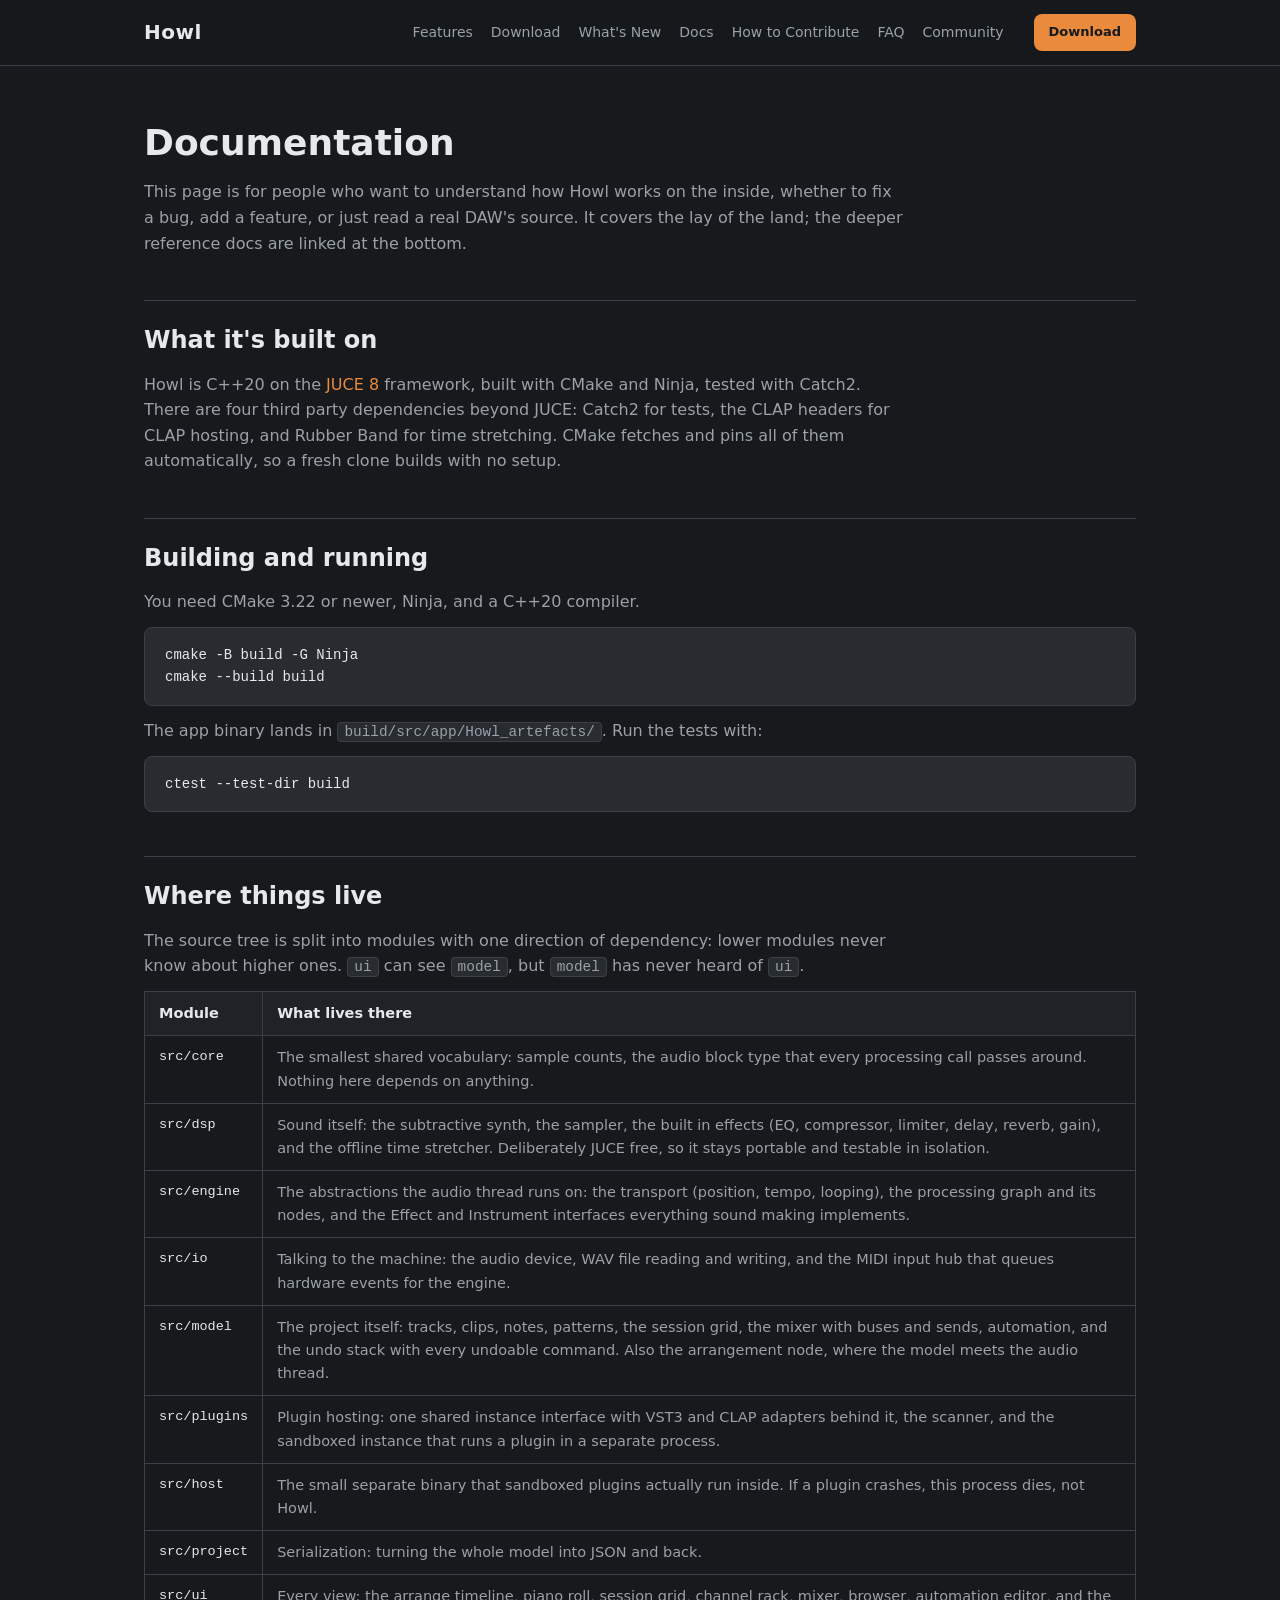
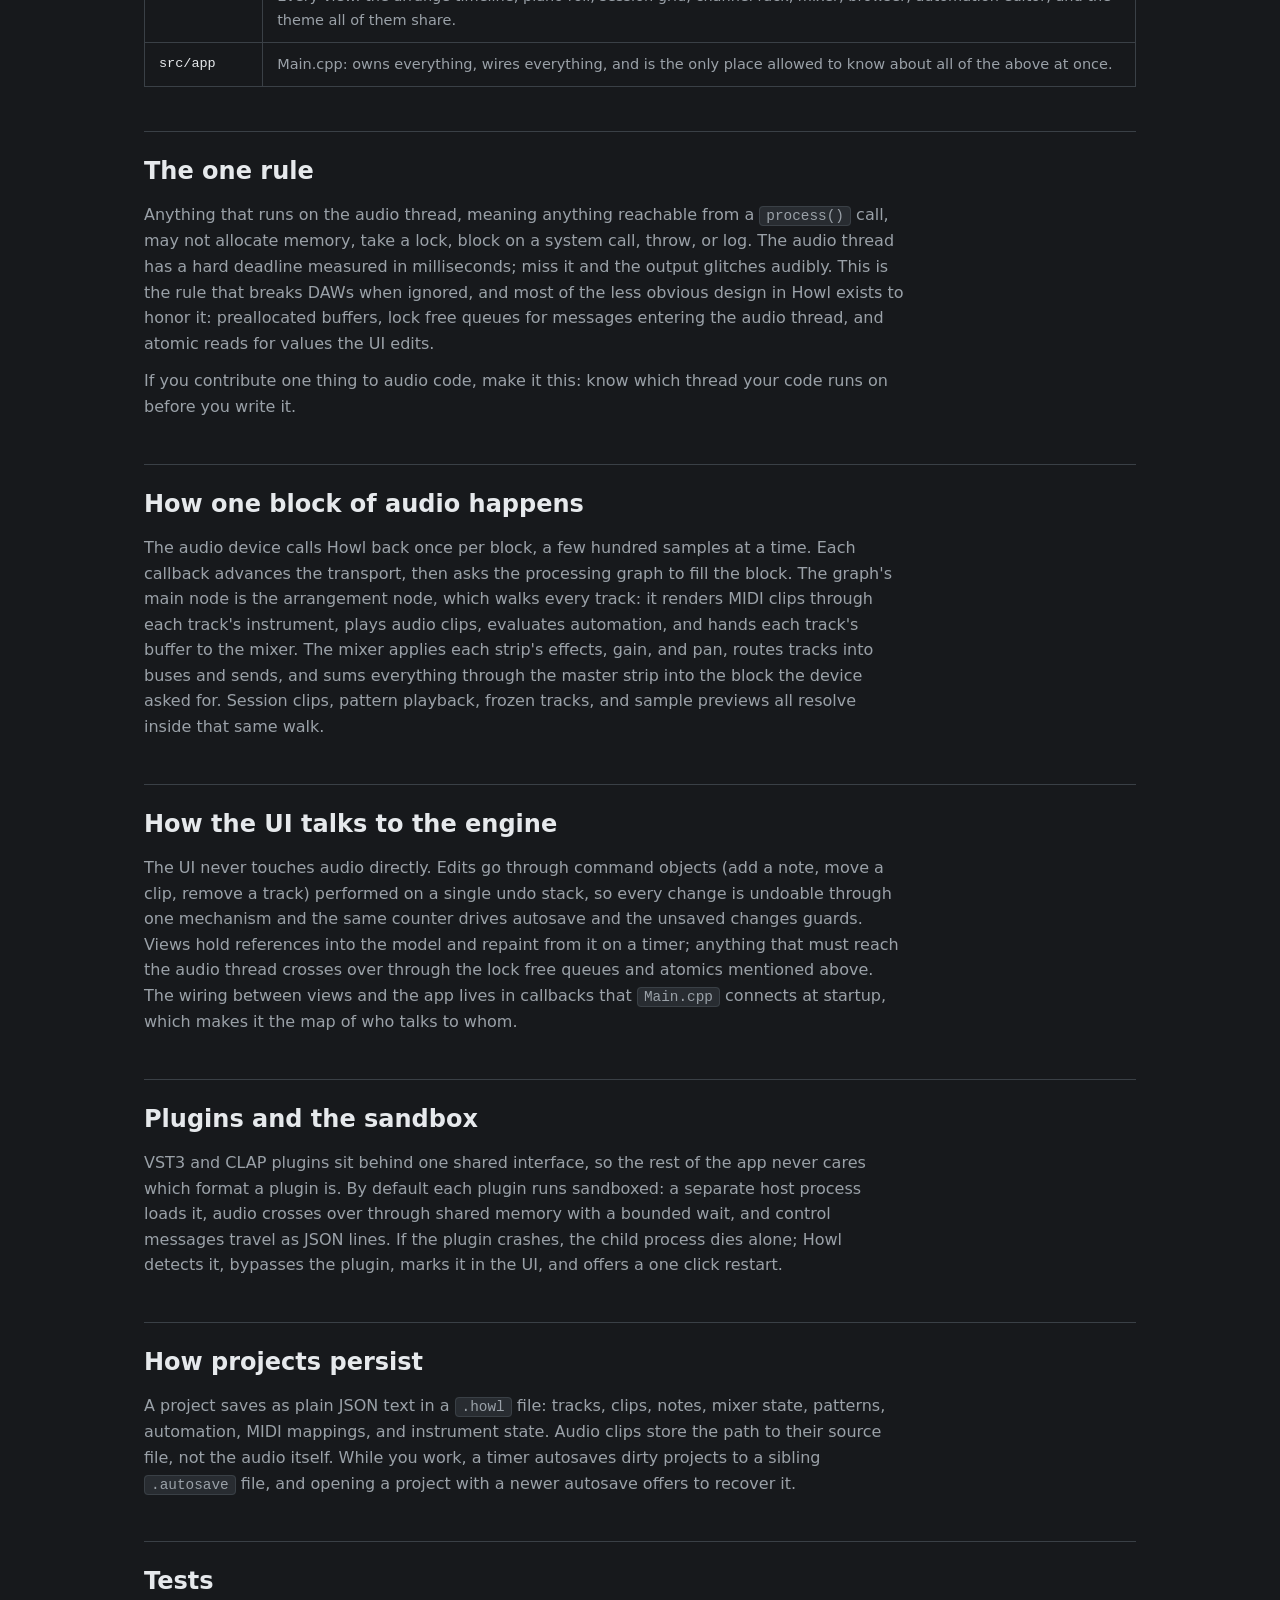
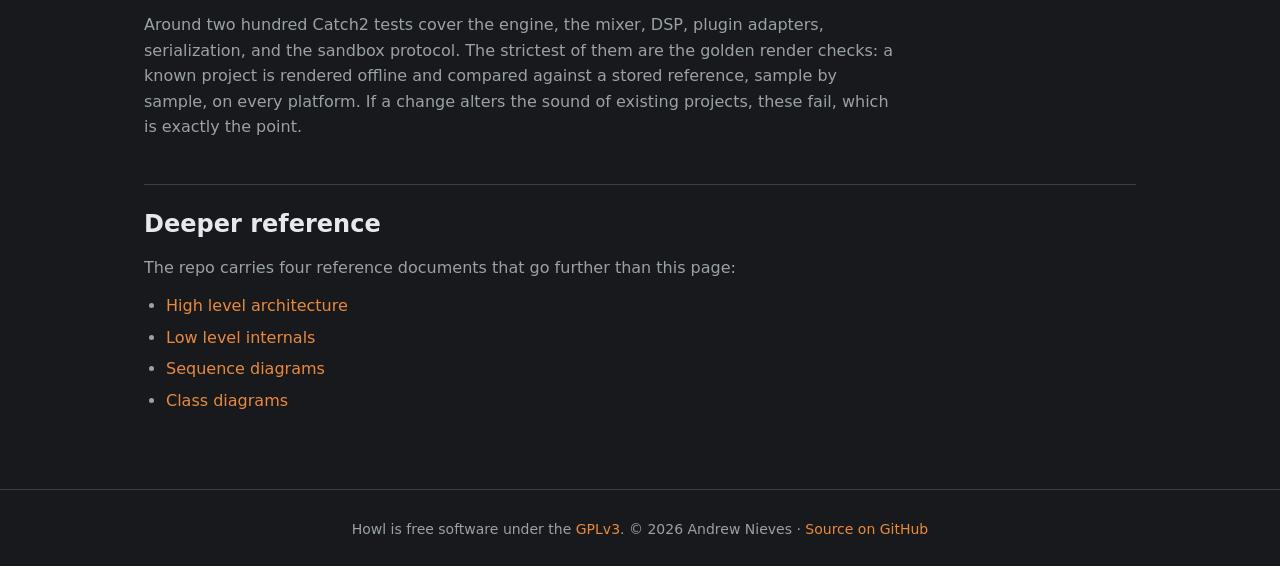
==== docs/documentation.html @ ec3da245 "add the website and a Help menu Two static pages served from docs/ by GitHub Pages: a landing page w" ====
<!DOCTYPE html>
<html lang="en">
<head>
    <meta charset="utf-8">
    <meta name="viewport" content="width=device-width, initial-scale=1">
    <title>Howl Documentation - How the code works</title>
    <meta name="description" content="A guided tour of Howl's internals for people who want to contribute: the module layout, the audio path, the real time rules, and how to build and test.">
    <link rel="stylesheet" href="style.css">
</head>
<body>

<nav>
    <div class="nav-inner">
        <a class="wordmark" href="index.html">Howl</a>
        <div class="nav-links">
            <a href="index.html#features">Features</a>
            <a href="index.html#download">Download</a>
            <a href="index.html#whats-new">What's New</a>
            <a href="documentation.html">Docs</a>
            <a href="index.html#contribute">How to Contribute</a>
            <a href="index.html#faq">FAQ</a>
            <a href="index.html#community">Community</a>
        </div>
        <a class="button button-primary button-small nav-cta" href="https://github.com/ajnieves1/Howl/releases/latest">Download</a>
    </div>
</nav>

<main class="doc-page">
    <div class="container">

        <h1>Documentation</h1>
        <p class="section-lead">This page is for people who want to understand how Howl works on the inside, whether to fix a bug, add a feature, or just read a real DAW's source. It covers the lay of the land; the deeper reference docs are linked at the bottom.</p>

        <h2>What it's built on</h2>
        <p>Howl is C++20 on the <a href="https://juce.com">JUCE 8</a> framework, built with CMake and Ninja, tested with Catch2. There are four third party dependencies beyond JUCE: Catch2 for tests, the CLAP headers for CLAP hosting, and Rubber Band for time stretching. CMake fetches and pins all of them automatically, so a fresh clone builds with no setup.</p>

        <h2>Building and running</h2>
        <p>You need CMake 3.22 or newer, Ninja, and a C++20 compiler.</p>
<pre><code>cmake -B build -G Ninja
cmake --build build</code></pre>
        <p>The app binary lands in <code>build/src/app/Howl_artefacts/</code>. Run the tests with:</p>
<pre><code>ctest --test-dir build</code></pre>

        <h2>Where things live</h2>
        <p>The source tree is split into modules with one direction of dependency: lower modules never know about higher ones. <code>ui</code> can see <code>model</code>, but <code>model</code> has never heard of <code>ui</code>.</p>
        <table class="module-table">
            <tr><th>Module</th><th>What lives there</th></tr>
            <tr><td>src/core</td><td>The smallest shared vocabulary: sample counts, the audio block type that every processing call passes around. Nothing here depends on anything.</td></tr>
            <tr><td>src/dsp</td><td>Sound itself: the subtractive synth, the sampler, the built in effects (EQ, compressor, limiter, delay, reverb, gain), and the offline time stretcher. Deliberately JUCE free, so it stays portable and testable in isolation.</td></tr>
            <tr><td>src/engine</td><td>The abstractions the audio thread runs on: the transport (position, tempo, looping), the processing graph and its nodes, and the Effect and Instrument interfaces everything sound making implements.</td></tr>
            <tr><td>src/io</td><td>Talking to the machine: the audio device, WAV file reading and writing, and the MIDI input hub that queues hardware events for the engine.</td></tr>
            <tr><td>src/model</td><td>The project itself: tracks, clips, notes, patterns, the session grid, the mixer with buses and sends, automation, and the undo stack with every undoable command. Also the arrangement node, where the model meets the audio thread.</td></tr>
            <tr><td>src/plugins</td><td>Plugin hosting: one shared instance interface with VST3 and CLAP adapters behind it, the scanner, and the sandboxed instance that runs a plugin in a separate process.</td></tr>
            <tr><td>src/host</td><td>The small separate binary that sandboxed plugins actually run inside. If a plugin crashes, this process dies, not Howl.</td></tr>
            <tr><td>src/project</td><td>Serialization: turning the whole model into JSON and back.</td></tr>
            <tr><td>src/ui</td><td>Every view: the arrange timeline, piano roll, session grid, channel rack, mixer, browser, automation editor, and the theme all of them share.</td></tr>
            <tr><td>src/app</td><td>Main.cpp: owns everything, wires everything, and is the only place allowed to know about all of the above at once.</td></tr>
        </table>

        <h2>The one rule</h2>
        <p>Anything that runs on the audio thread, meaning anything reachable from a <code>process()</code> call, may not allocate memory, take a lock, block on a system call, throw, or log. The audio thread has a hard deadline measured in milliseconds; miss it and the output glitches audibly. This is the rule that breaks DAWs when ignored, and most of the less obvious design in Howl exists to honor it: preallocated buffers, lock free queues for messages entering the audio thread, and atomic reads for values the UI edits.</p>
        <p>If you contribute one thing to audio code, make it this: know which thread your code runs on before you write it.</p>

        <h2>How one block of audio happens</h2>
        <p>The audio device calls Howl back once per block, a few hundred samples at a time. Each callback advances the transport, then asks the processing graph to fill the block. The graph's main node is the arrangement node, which walks every track: it renders MIDI clips through each track's instrument, plays audio clips, evaluates automation, and hands each track's buffer to the mixer. The mixer applies each strip's effects, gain, and pan, routes tracks into buses and sends, and sums everything through the master strip into the block the device asked for. Session clips, pattern playback, frozen tracks, and sample previews all resolve inside that same walk.</p>

        <h2>How the UI talks to the engine</h2>
        <p>The UI never touches audio directly. Edits go through command objects (add a note, move a clip, remove a track) performed on a single undo stack, so every change is undoable through one mechanism and the same counter drives autosave and the unsaved changes guards. Views hold references into the model and repaint from it on a timer; anything that must reach the audio thread crosses over through the lock free queues and atomics mentioned above. The wiring between views and the app lives in callbacks that <code>Main.cpp</code> connects at startup, which makes it the map of who talks to whom.</p>

        <h2>Plugins and the sandbox</h2>
        <p>VST3 and CLAP plugins sit behind one shared interface, so the rest of the app never cares which format a plugin is. By default each plugin runs sandboxed: a separate host process loads it, audio crosses over through shared memory with a bounded wait, and control messages travel as JSON lines. If the plugin crashes, the child process dies alone; Howl detects it, bypasses the plugin, marks it in the UI, and offers a one click restart.</p>

        <h2>How projects persist</h2>
        <p>A project saves as plain JSON text in a <code>.howl</code> file: tracks, clips, notes, mixer state, patterns, automation, MIDI mappings, and instrument state. Audio clips store the path to their source file, not the audio itself. While you work, a timer autosaves dirty projects to a sibling <code>.autosave</code> file, and opening a project with a newer autosave offers to recover it.</p>

        <h2>Tests</h2>
        <p>Around two hundred Catch2 tests cover the engine, the mixer, DSP, plugin adapters, serialization, and the sandbox protocol. The strictest of them are the golden render checks: a known project is rendered offline and compared against a stored reference, sample by sample, on every platform. If a change alters the sound of existing projects, these fail, which is exactly the point.</p>

        <h2>Deeper reference</h2>
        <p>The repo carries four reference documents that go further than this page:</p>
        <ul>
            <li><a href="https://github.com/ajnieves1/Howl/blob/main/docs/architecture.md">High level architecture</a></li>
            <li><a href="https://github.com/ajnieves1/Howl/blob/main/docs/internals.md">Low level internals</a></li>
            <li><a href="https://github.com/ajnieves1/Howl/blob/main/docs/sequences.md">Sequence diagrams</a></li>
            <li><a href="https://github.com/ajnieves1/Howl/blob/main/docs/classes.md">Class diagrams</a></li>
        </ul>

    </div>
</main>

<footer>
    <div class="container">
        <p>Howl is free software under the <a href="https://www.gnu.org/licenses/gpl-3.0.html">GPLv3</a>. &copy; 2026 Andrew Nieves &middot; <a href="https://github.com/ajnieves1/Howl">Source on GitHub</a></p>
    </div>
</footer>

</body>
</html>
---- docs/style.css ----
/* Howl website styles. The palette mirrors the app's theme exactly:
   window #17191C, panel #1F2226, raised #282C31, hover #333940, border #3A4046,
   text #E6E9EC / #9AA1A8, accent #E98A3C, audio teal #4E9DA8, pattern violet #9B7BD4 */

:root {
    --window-bg: #17191C;
    --panel-bg: #1F2226;
    --raised-bg: #282C31;
    --hover-bg: #333940;
    --border: #3A4046;
    --text-primary: #E6E9EC;
    --text-secondary: #9AA1A8;
    --accent: #E98A3C;
    --audio: #4E9DA8;
    --pattern: #9B7BD4;
}

* {
    margin: 0;
    padding: 0;
    box-sizing: border-box;
}

html {
    scroll-behavior: smooth;
    scroll-padding-top: 72px;
}

body {
    background: var(--window-bg);
    color: var(--text-primary);
    font-family: system-ui, -apple-system, "Segoe UI", Roboto, "Helvetica Neue", Arial, sans-serif;
    line-height: 1.6;
}

a {
    color: var(--accent);
    text-decoration: none;
}

a:hover {
    text-decoration: underline;
}

.container {
    max-width: 1040px;
    margin: 0 auto;
    padding: 0 24px;
}

/* Sticky top navigation */

nav {
    position: sticky;
    top: 0;
    z-index: 10;
    background: rgba(23, 25, 28, 0.92);
    backdrop-filter: blur(8px);
    border-bottom: 1px solid var(--border);
}

.nav-inner {
    max-width: 1040px;
    margin: 0 auto;
    padding: 14px 24px;
    display: flex;
    align-items: center;
    gap: 22px;
    flex-wrap: wrap;
}

.wordmark {
    font-size: 20px;
    font-weight: 700;
    color: var(--text-primary);
    letter-spacing: 0.5px;
}

.wordmark:hover {
    text-decoration: none;
}

.nav-links {
    display: flex;
    gap: 18px;
    flex-wrap: wrap;
    margin-left: auto;
}

.nav-links a {
    color: var(--text-secondary);
    font-size: 14px;
}

.nav-links a:hover {
    color: var(--text-primary);
    text-decoration: none;
}

.nav-cta {
    margin-left: 8px;
}

/* Buttons */

.button {
    display: inline-block;
    padding: 10px 22px;
    border-radius: 8px;
    font-size: 15px;
    font-weight: 600;
    border: 1px solid transparent;
}

.button:hover {
    text-decoration: none;
}

.button-primary {
    background: var(--accent);
    color: var(--window-bg);
}

.button-primary:hover {
    filter: brightness(1.1);
}

.button-secondary {
    background: var(--raised-bg);
    color: var(--text-primary);
    border-color: var(--border);
}

.button-secondary:hover {
    background: var(--hover-bg);
}

.button-small {
    padding: 7px 14px;
    font-size: 13px;
}

/* Hero */

.hero {
    text-align: center;
    padding: 88px 0 56px;
}

.hero h1 {
    font-size: clamp(34px, 6vw, 56px);
    line-height: 1.15;
    letter-spacing: -1px;
}

.hero .tagline {
    color: var(--text-secondary);
    font-size: clamp(16px, 2.4vw, 20px);
    max-width: 620px;
    margin: 18px auto 0;
}

.hero-actions {
    margin-top: 32px;
    display: flex;
    gap: 14px;
    justify-content: center;
    flex-wrap: wrap;
}

.hero-shot {
    margin: 56px auto 0;
    max-width: 960px;
    padding: 0 24px;
}

.hero-shot img,
.screenshot-frame {
    width: 100%;
    border: 1px solid var(--border);
    border-radius: 10px;
    display: block;
}

/* Placeholder frame for screenshots not yet supplied */

.screenshot-frame {
    background: var(--panel-bg);
    color: var(--text-secondary);
    display: flex;
    align-items: center;
    justify-content: center;
    font-size: 14px;
    aspect-ratio: 16 / 9;
}

/* Sections */

section {
    padding: 64px 0;
    border-top: 1px solid var(--border);
}

section h2 {
    font-size: 30px;
    margin-bottom: 8px;
}

.section-lead {
    color: var(--text-secondary);
    max-width: 640px;
    margin-bottom: 36px;
}

/* Feature cards */

.card-grid {
    display: grid;
    grid-template-columns: repeat(auto-fit, minmax(280px, 1fr));
    gap: 18px;
}

.card {
    background: var(--panel-bg);
    border: 1px solid var(--border);
    border-radius: 10px;
    padding: 24px;
}

.card h3 {
    font-size: 18px;
    margin-bottom: 8px;
}

.card p {
    color: var(--text-secondary);
    font-size: 14.5px;
}

.card .tint-accent { color: var(--accent); }
.card .tint-audio { color: var(--audio); }
.card .tint-pattern { color: var(--pattern); }

/* Download cards */

.download-grid {
    display: grid;
    grid-template-columns: repeat(auto-fit, minmax(240px, 1fr));
    gap: 18px;
}

.download-card {
    background: var(--panel-bg);
    border: 1px solid var(--border);
    border-radius: 10px;
    padding: 28px 24px;
    text-align: center;
}

.download-card h3 {
    margin-bottom: 4px;
}

.download-card .formats {
    color: var(--text-secondary);
    font-size: 13.5px;
    margin-bottom: 18px;
}

.license-note {
    color: var(--text-secondary);
    font-size: 14px;
    margin-top: 24px;
    text-align: center;
}

/* What's new */

.release-notes {
    background: var(--panel-bg);
    border: 1px solid var(--border);
    border-radius: 10px;
    padding: 28px;
}

.release-notes h3 {
    margin-bottom: 12px;
}

.release-notes ul {
    list-style: none;
}

.release-notes li {
    padding: 6px 0 6px 24px;
    position: relative;
    color: var(--text-secondary);
}

.release-notes li::before {
    content: "";
    position: absolute;
    left: 4px;
    top: 14px;
    width: 8px;
    height: 8px;
    border-radius: 2px;
    background: var(--accent);
}

.release-notes .all-releases {
    display: inline-block;
    margin-top: 16px;
}

/* Contribute */

.contribute-steps {
    display: grid;
    gap: 18px;
}

pre {
    background: var(--raised-bg);
    border: 1px solid var(--border);
    border-radius: 8px;
    padding: 16px 20px;
    overflow-x: auto;
    font-size: 14px;
    color: var(--text-primary);
}

code {
    font-family: ui-monospace, "SF Mono", Menlo, Consolas, monospace;
}

p code, li code {
    background: var(--raised-bg);
    border: 1px solid var(--border);
    border-radius: 4px;
    padding: 1px 6px;
    font-size: 0.9em;
}

/* FAQ */

.faq details {
    background: var(--panel-bg);
    border: 1px solid var(--border);
    border-radius: 10px;
    margin-bottom: 12px;
    overflow: hidden;
}

.faq summary {
    cursor: pointer;
    padding: 16px 20px;
    font-weight: 600;
    list-style: none;
}

.faq summary::-webkit-details-marker {
    display: none;
}

.faq summary::after {
    content: "+";
    float: right;
    color: var(--text-secondary);
}

.faq details[open] summary::after {
    content: "\2212";
}

.faq summary:hover {
    background: var(--hover-bg);
}

.faq details p {
    padding: 0 20px 16px;
    color: var(--text-secondary);
}

/* Community */

.community-buttons {
    display: flex;
    gap: 14px;
    flex-wrap: wrap;
}

/* Footer */

footer {
    border-top: 1px solid var(--border);
    padding: 28px 0;
    color: var(--text-secondary);
    font-size: 14px;
    text-align: center;
}

/* Documentation page */

.doc-page {
    padding: 48px 0 64px;
}

.doc-page h1 {
    font-size: 36px;
    margin-bottom: 8px;
}

.doc-page > .container > p.section-lead {
    margin-bottom: 40px;
}

.doc-page h2 {
    font-size: 24px;
    margin: 44px 0 12px;
    padding-top: 20px;
    border-top: 1px solid var(--border);
}

.doc-page h3 {
    font-size: 17px;
    margin: 22px 0 6px;
}

.doc-page p {
    color: var(--text-secondary);
    margin-bottom: 12px;
    max-width: 760px;
}

.doc-page ul {
    color: var(--text-secondary);
    margin: 0 0 12px 22px;
}

.doc-page li {
    margin-bottom: 6px;
}

.doc-page pre {
    margin-bottom: 12px;
}

.module-table {
    width: 100%;
    border-collapse: collapse;
    font-size: 14.5px;
    margin-bottom: 12px;
}

.module-table th,
.module-table td {
    text-align: left;
    padding: 10px 14px;
    border: 1px solid var(--border);
    vertical-align: top;
}

.module-table th {
    background: var(--panel-bg);
    color: var(--text-primary);
    white-space: nowrap;
}

.module-table td {
    color: var(--text-secondary);
}

.module-table td:first-child {
    color: var(--text-primary);
    font-family: ui-monospace, "SF Mono", Menlo, Consolas, monospace;
    font-size: 13.5px;
    white-space: nowrap;
}

@media (max-width: 640px) {
    .nav-links {
        gap: 12px;
    }

    .hero {
        padding: 56px 0 40px;
    }

    section {
        padding: 44px 0;
    }

    .module-table {
        display: block;
        overflow-x: auto;
    }
}
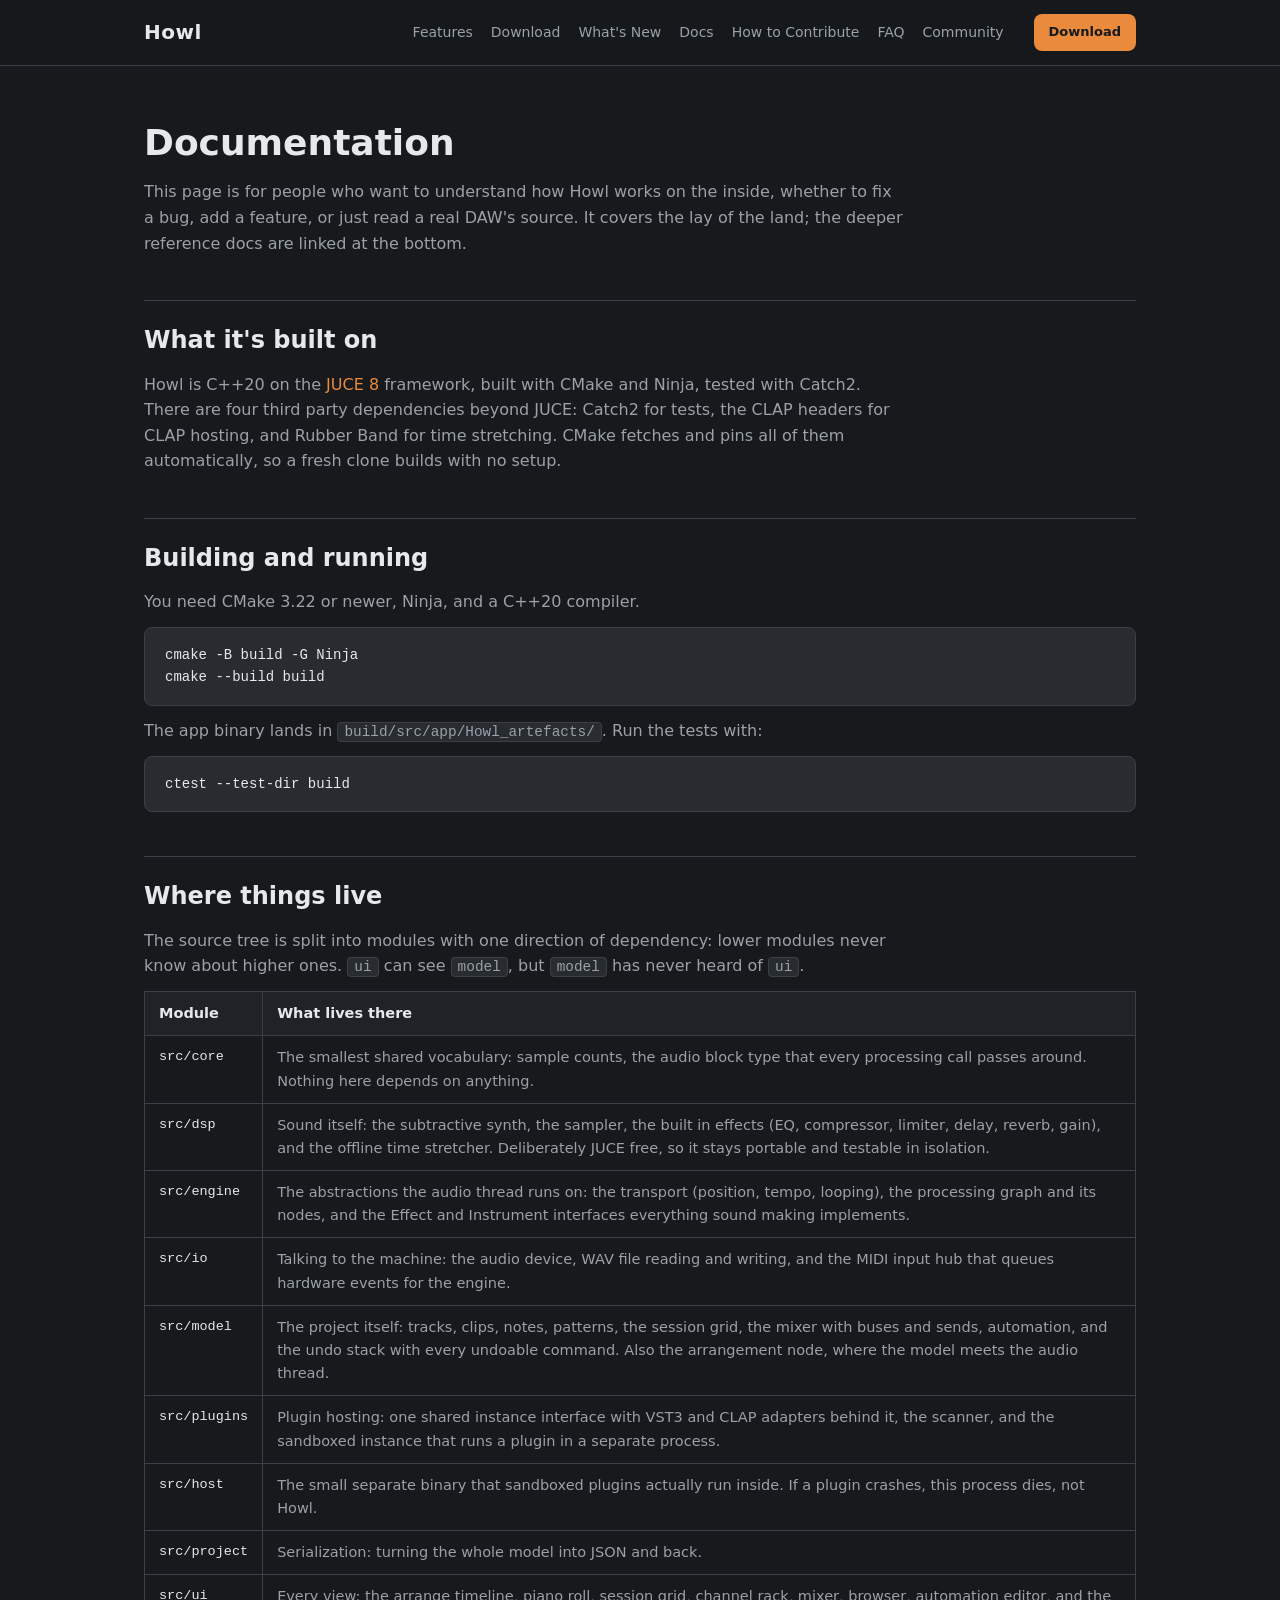
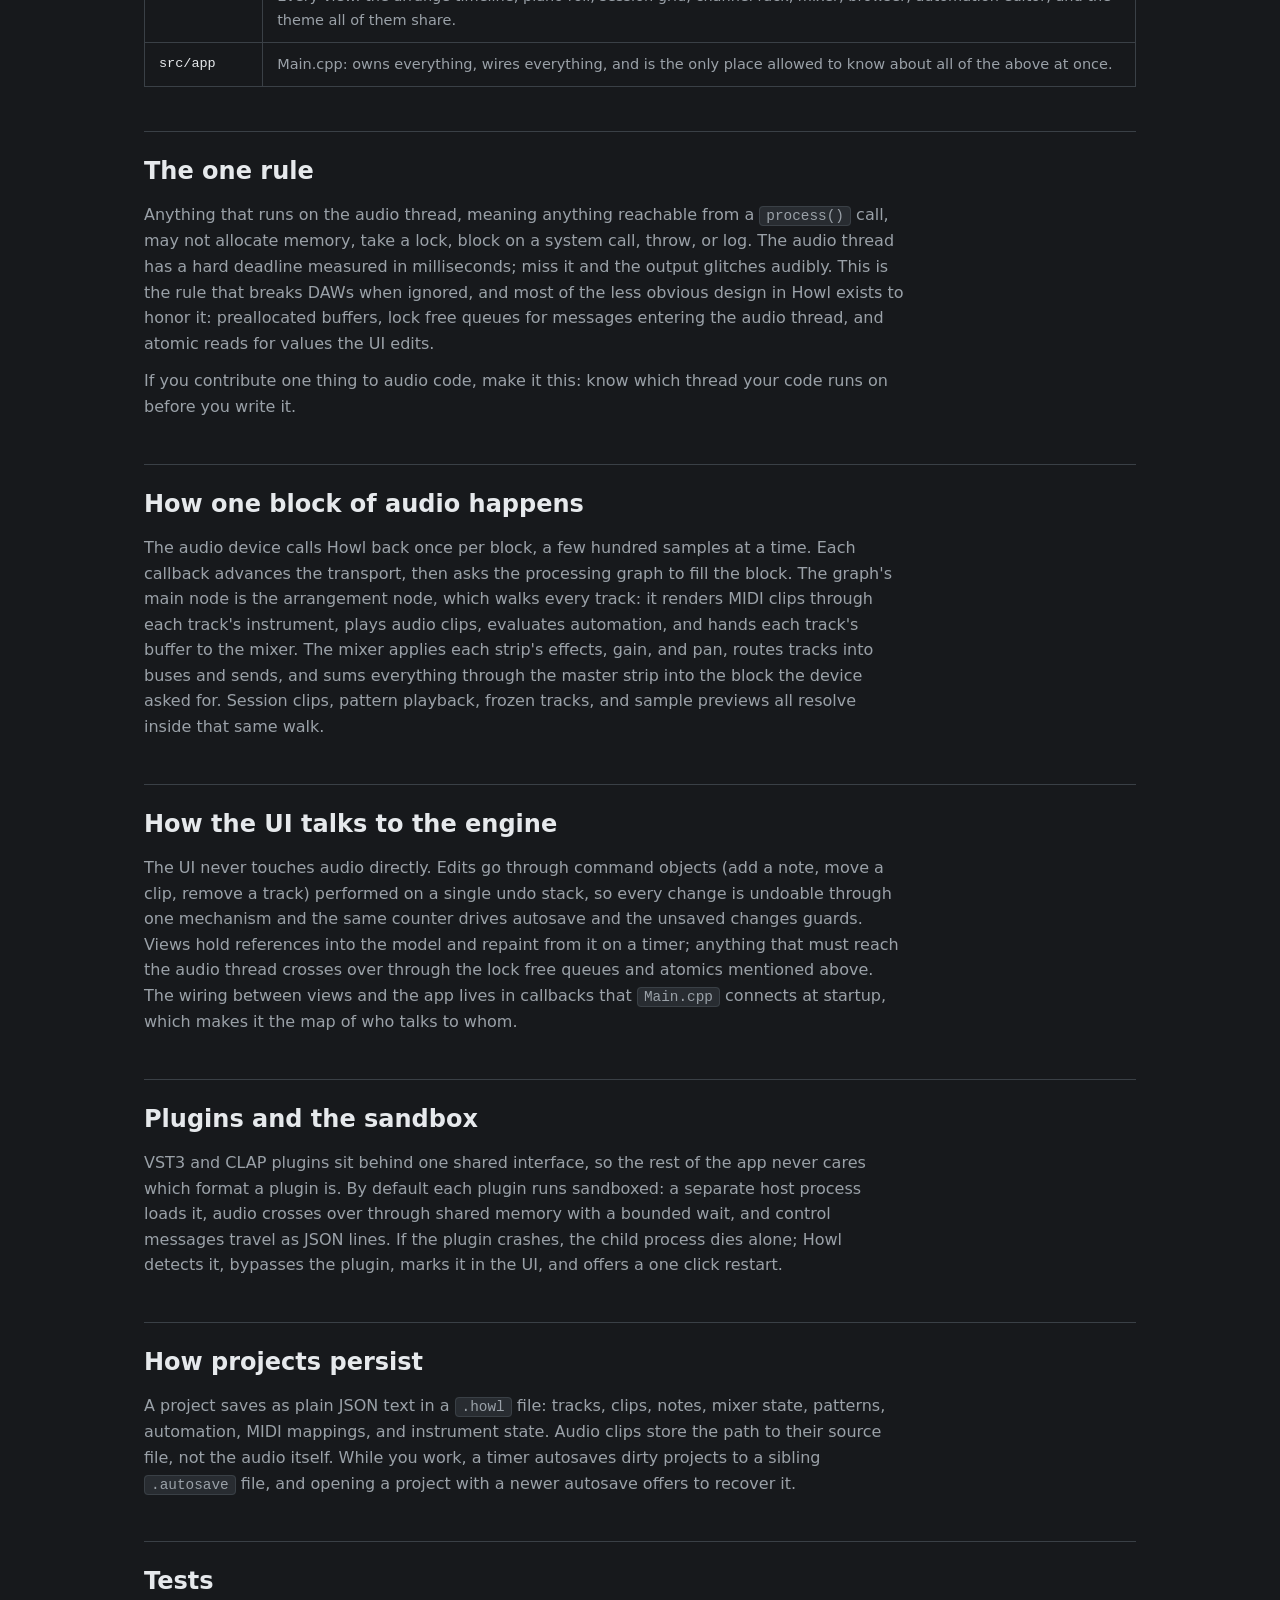
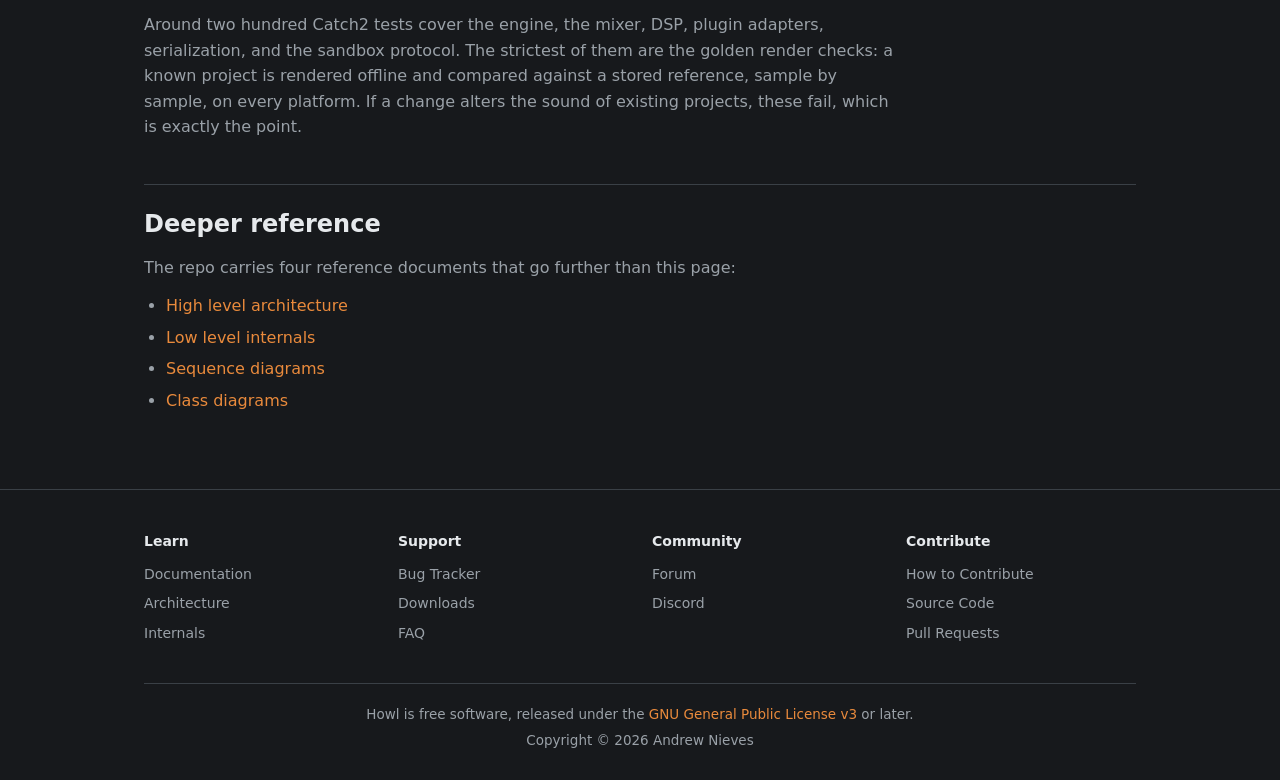
==== commit 6adedca2: "add a multi column footer with license and copyright lines" ====
--- a/docs/documentation.html
+++ b/docs/documentation.html
@@ -90,7 +90,44 @@
 
 <footer>
     <div class="container">
-        <p>Howl is free software under the <a href="https://www.gnu.org/licenses/gpl-3.0.html">GPLv3</a>. &copy; 2026 Andrew Nieves &middot; <a href="https://github.com/ajnieves1/Howl">Source on GitHub</a></p>
+        <div class="footer-grid">
+            <div class="footer-col">
+                <h4>Learn</h4>
+                <ul>
+                    <li><a href="documentation.html">Documentation</a></li>
+                    <li><a href="https://github.com/ajnieves1/Howl/blob/main/docs/architecture.md">Architecture</a></li>
+                    <li><a href="https://github.com/ajnieves1/Howl/blob/main/docs/internals.md">Internals</a></li>
+                </ul>
+            </div>
+            <div class="footer-col">
+                <h4>Support</h4>
+                <ul>
+                    <li><a href="https://github.com/ajnieves1/Howl/issues">Bug Tracker</a></li>
+                    <li><a href="https://github.com/ajnieves1/Howl/releases">Downloads</a></li>
+                    <li><a href="index.html#faq">FAQ</a></li>
+                </ul>
+            </div>
+            <div class="footer-col">
+                <h4>Community</h4>
+                <ul>
+                    <li><a href="https://github.com/ajnieves1/Howl/discussions">Forum</a></li>
+                    <!-- REPLACE href with the real Discord invite URL -->
+                    <li><a href="#">Discord</a></li>
+                </ul>
+            </div>
+            <div class="footer-col">
+                <h4>Contribute</h4>
+                <ul>
+                    <li><a href="index.html#contribute">How to Contribute</a></li>
+                    <li><a href="https://github.com/ajnieves1/Howl">Source Code</a></li>
+                    <li><a href="https://github.com/ajnieves1/Howl/pulls">Pull Requests</a></li>
+                </ul>
+            </div>
+        </div>
+        <div class="footer-legal">
+            <p>Howl is free software, released under the <a href="https://www.gnu.org/licenses/gpl-3.0.html">GNU General Public License v3</a> or later.</p>
+            <p>Copyright &copy; 2026 Andrew Nieves</p>
+        </div>
     </div>
 </footer>
 
--- a/docs/style.css
+++ b/docs/style.css
@@ -394,10 +394,50 @@
 
 footer {
     border-top: 1px solid var(--border);
-    padding: 28px 0;
+    padding: 40px 0 28px;
     color: var(--text-secondary);
     font-size: 14px;
+}
+
+.footer-grid {
+    display: grid;
+    grid-template-columns: repeat(auto-fit, minmax(160px, 1fr));
+    gap: 24px;
+    padding-bottom: 32px;
+}
+
+.footer-col h4 {
+    color: var(--text-primary);
+    font-size: 14px;
+    margin-bottom: 10px;
+}
+
+.footer-col ul {
+    list-style: none;
+}
+
+.footer-col li {
+    margin-bottom: 7px;
+}
+
+.footer-col a {
+    color: var(--text-secondary);
+}
+
+.footer-col a:hover {
+    color: var(--text-primary);
+    text-decoration: none;
+}
+
+.footer-legal {
+    border-top: 1px solid var(--border);
+    padding-top: 20px;
     text-align: center;
+    font-size: 13.5px;
+}
+
+.footer-legal p {
+    margin-bottom: 4px;
 }
 
 /* Documentation page */
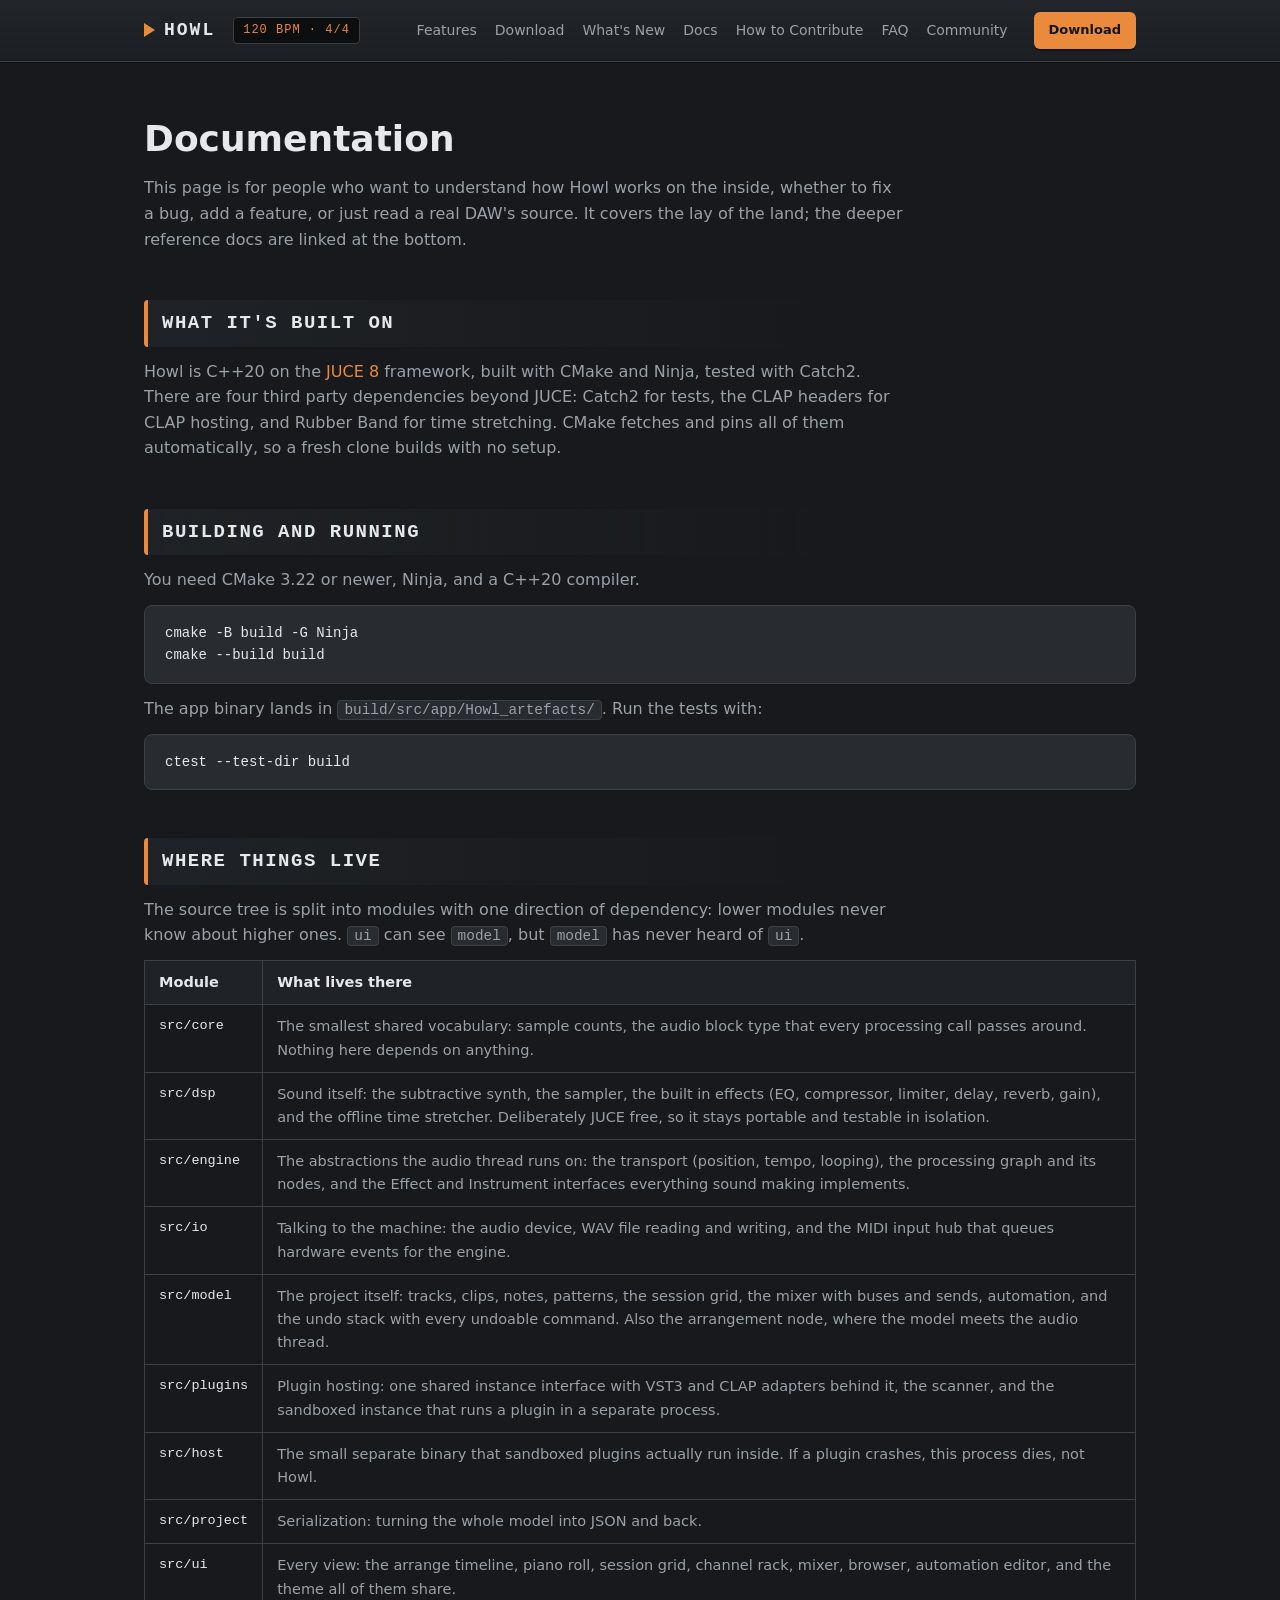
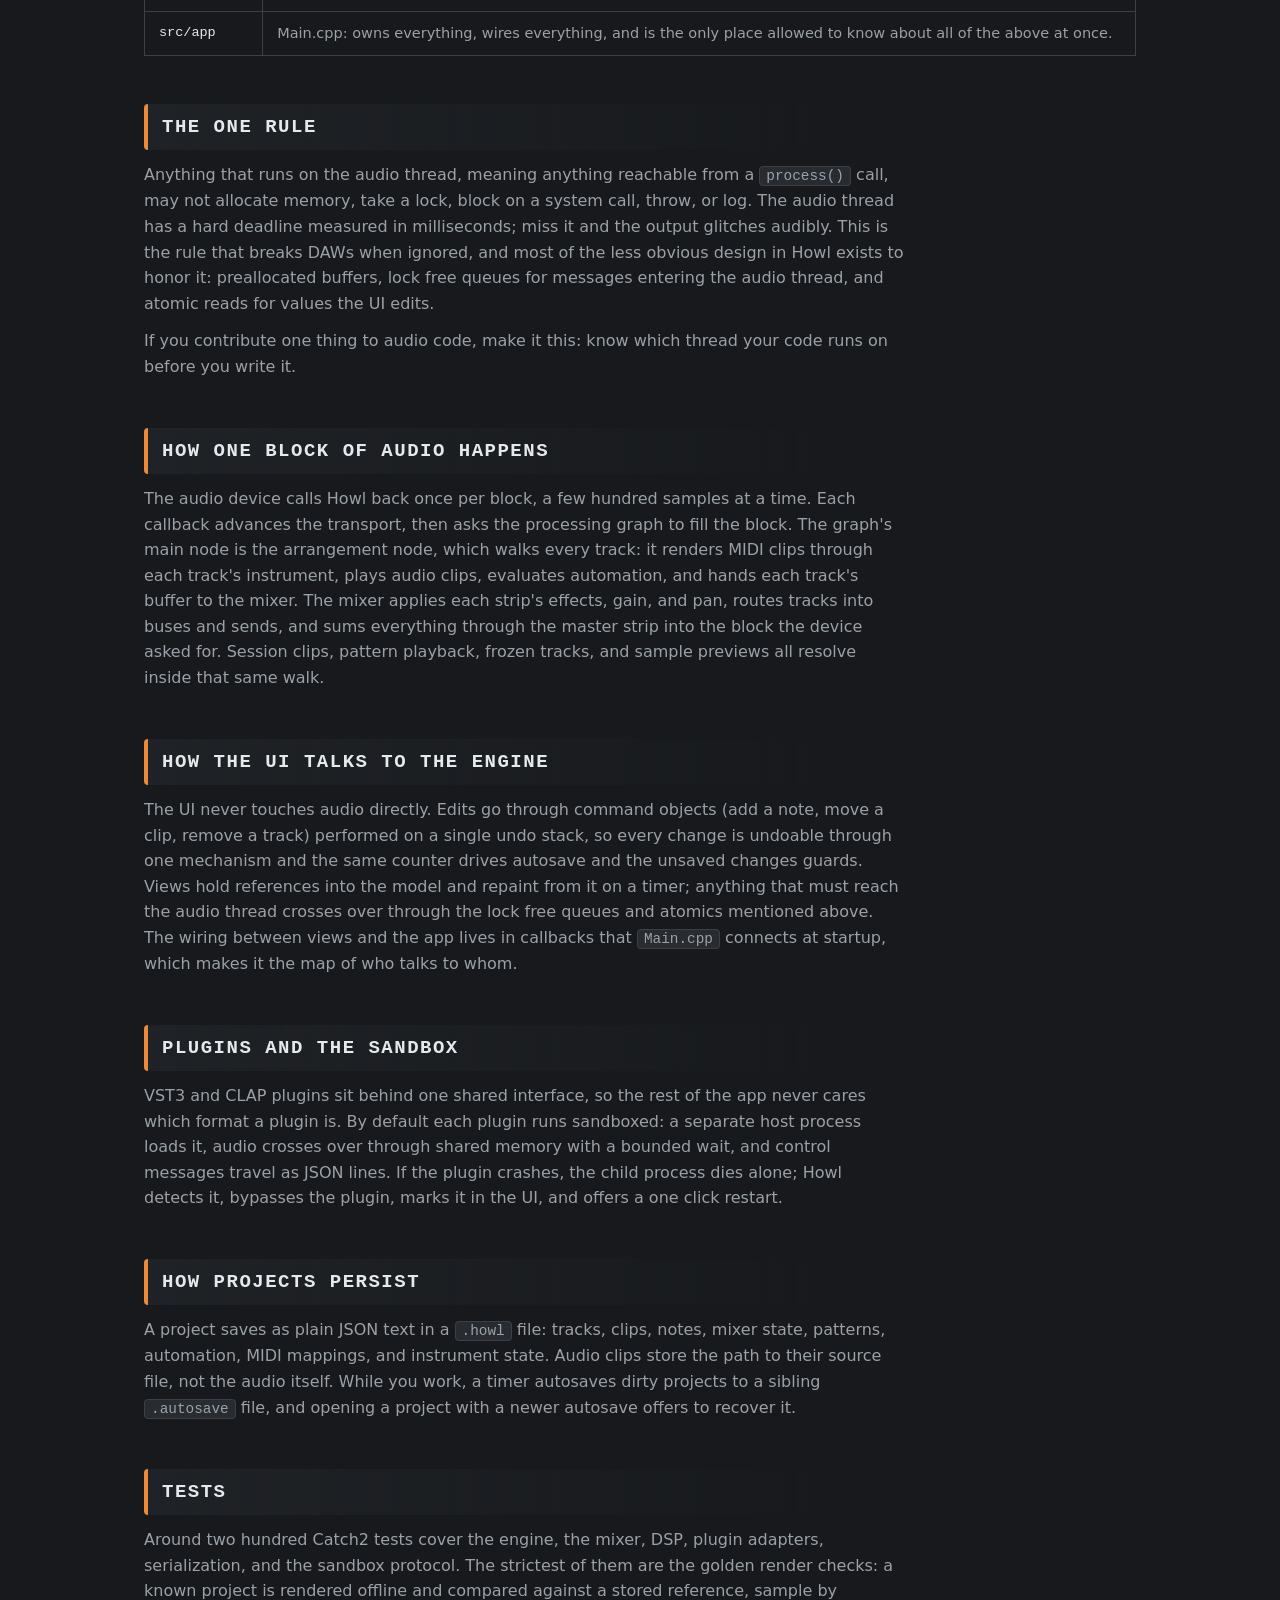
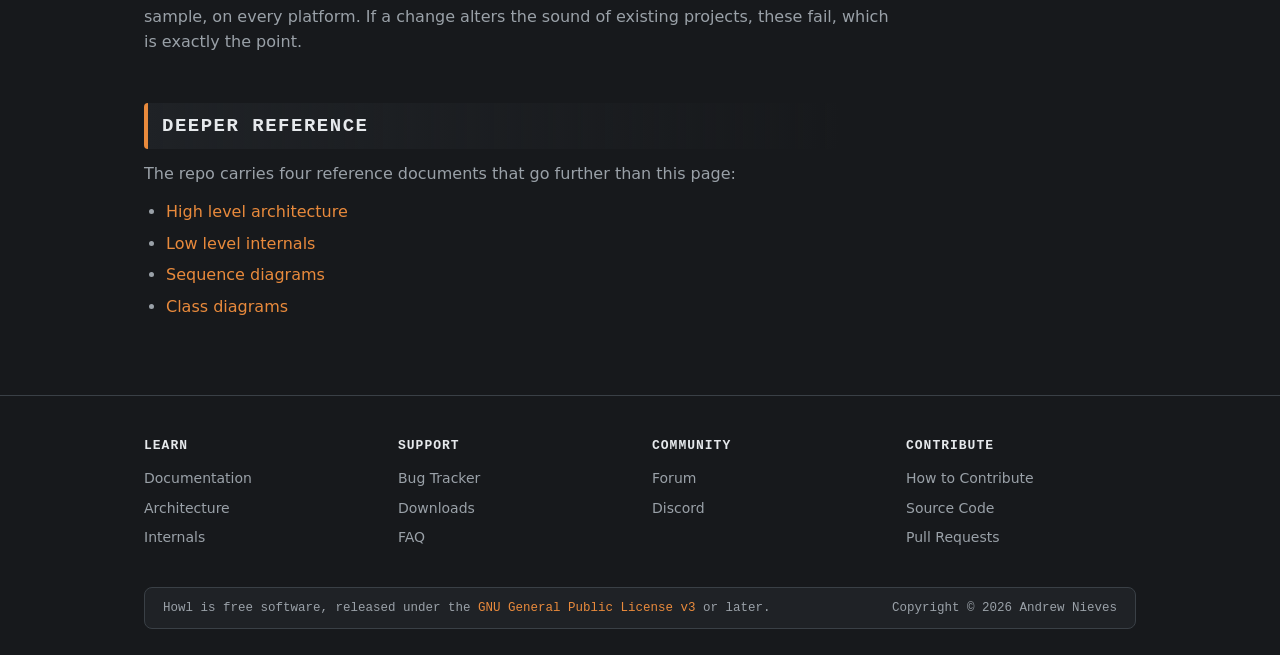
==== commit 5f9e3d30: "redesign the website to borrow the look of the DAW itself The nav becomes a transport bar with a pla" ====
--- a/docs/documentation.html
+++ b/docs/documentation.html
@@ -12,6 +12,7 @@
 <nav>
     <div class="nav-inner">
         <a class="wordmark" href="index.html">Howl</a>
+        <span class="lcd" aria-hidden="true">120 BPM &middot; 4/4</span>
         <div class="nav-links">
             <a href="index.html#features">Features</a>
             <a href="index.html#download">Download</a>
@@ -111,8 +112,7 @@
                 <h4>Community</h4>
                 <ul>
                     <li><a href="https://github.com/ajnieves1/Howl/discussions">Forum</a></li>
-                    <!-- REPLACE href with the real Discord invite URL -->
-                    <li><a href="#">Discord</a></li>
+                    <li><a href="https://discord.gg/RvAfj8m8q">Discord</a></li>
                 </ul>
             </div>
             <div class="footer-col">
--- a/docs/style.css
+++ b/docs/style.css
@@ -1,4 +1,7 @@
-/* Howl website styles. The palette mirrors the app's theme exactly:
+/* Howl website styles. The site borrows the look of the app itself:
+   the nav is a transport bar, section headings are track headers, feature
+   cards are clips, download cards are mixer strips, and a step sequencer
+   runs in the hero. Palette mirrors the app theme exactly:
    window #17191C, panel #1F2226, raised #282C31, hover #333940, border #3A4046,
    text #E6E9EC / #9AA1A8, accent #E98A3C, audio teal #4E9DA8, pattern violet #9B7BD4 */
 
@@ -13,6 +16,9 @@
     --accent: #E98A3C;
     --audio: #4E9DA8;
     --pattern: #9B7BD4;
+    --lcd-bg: #0C0E10;
+    --ink-on-tint: #14161A;
+    --mono: ui-monospace, "SF Mono", Menlo, Consolas, monospace;
 }
 
 * {
@@ -33,6 +39,11 @@
     line-height: 1.6;
 }
 
+::selection {
+    background: var(--accent);
+    color: var(--ink-on-tint);
+}
+
 a {
     color: var(--accent);
     text-decoration: none;
@@ -48,36 +59,64 @@
     padding: 0 24px;
 }
 
-/* Sticky top navigation */
+/* Sticky top navigation, styled like the transport bar */
 
 nav {
     position: sticky;
     top: 0;
     z-index: 10;
-    background: rgba(23, 25, 28, 0.92);
-    backdrop-filter: blur(8px);
+    background: linear-gradient(#22262B, #1B1E22);
     border-bottom: 1px solid var(--border);
+    box-shadow: 0 1px 0 rgba(0, 0, 0, 0.4);
 }
 
 .nav-inner {
     max-width: 1040px;
     margin: 0 auto;
-    padding: 14px 24px;
+    padding: 12px 24px;
     display: flex;
     align-items: center;
-    gap: 22px;
+    gap: 18px;
     flex-wrap: wrap;
 }
 
 .wordmark {
-    font-size: 20px;
+    display: inline-flex;
+    align-items: center;
+    gap: 9px;
+    font-family: var(--mono);
+    font-size: 18px;
     font-weight: 700;
     color: var(--text-primary);
-    letter-spacing: 0.5px;
+    letter-spacing: 2px;
+    text-transform: uppercase;
+}
+
+/* Play triangle in front of the wordmark */
+.wordmark::before {
+    content: "";
+    width: 0;
+    height: 0;
+    border-left: 11px solid var(--accent);
+    border-top: 7px solid transparent;
+    border-bottom: 7px solid transparent;
 }
 
 .wordmark:hover {
     text-decoration: none;
+}
+
+/* Small readout next to the wordmark, like the tempo display */
+.lcd {
+    font-family: var(--mono);
+    font-size: 12px;
+    letter-spacing: 1px;
+    color: var(--accent);
+    background: var(--lcd-bg);
+    border: 1px solid var(--border);
+    border-radius: 4px;
+    padding: 3px 9px;
+    white-space: nowrap;
 }
 
 .nav-links {
@@ -106,19 +145,25 @@
 .button {
     display: inline-block;
     padding: 10px 22px;
-    border-radius: 8px;
+    border-radius: 6px;
     font-size: 15px;
     font-weight: 600;
     border: 1px solid transparent;
+    transition: filter 0.12s, background 0.12s, transform 0.06s;
 }
 
 .button:hover {
     text-decoration: none;
 }
 
+.button:active {
+    transform: translateY(1px);
+}
+
 .button-primary {
     background: var(--accent);
-    color: var(--window-bg);
+    color: var(--ink-on-tint);
+    box-shadow: 0 2px 0 rgba(0, 0, 0, 0.35);
 }
 
 .button-primary:hover {
@@ -140,11 +185,12 @@
     font-size: 13px;
 }
 
-/* Hero */
+/* Hero, with a faint timeline grid behind it */
 
 .hero {
     text-align: center;
-    padding: 88px 0 56px;
+    padding: 80px 0 0;
+    background-image: repeating-linear-gradient(90deg, rgba(58, 64, 70, 0.28) 0 1px, transparent 1px 72px);
 }
 
 .hero h1 {
@@ -168,17 +214,112 @@
     flex-wrap: wrap;
 }
 
+/* Sixteen step sequencer strip above the headline */
+
+.seq {
+    position: relative;
+    display: grid;
+    grid-template-columns: repeat(16, 1fr);
+    width: min(440px, 84%);
+    margin: 0 auto 34px;
+}
+
+.seq span {
+    height: 15px;
+    background: var(--raised-bg);
+    border: 2px solid var(--window-bg);
+    border-radius: 4px;
+}
+
+/* Beat starts sit a touch lighter, like the rack grid */
+.seq span:nth-child(4n + 1) {
+    background: var(--hover-bg);
+}
+
+.seq span.on {
+    background: var(--accent);
+}
+
+.seq span.on-audio {
+    background: var(--audio);
+}
+
+.seq span.on-pattern {
+    background: var(--pattern);
+}
+
+.seq-playhead {
+    position: absolute;
+    top: -4px;
+    bottom: -4px;
+    left: 0;
+    width: calc(100% / 16);
+    background: rgba(230, 233, 236, 0.16);
+    border-radius: 4px;
+    animation: seq-sweep 3.2s steps(16, end) infinite;
+}
+
+@keyframes seq-sweep {
+    from { transform: translateX(0); }
+    to { transform: translateX(1600%); }
+}
+
+@media (prefers-reduced-motion: reduce) {
+    .seq-playhead {
+        animation: none;
+        opacity: 0;
+    }
+}
+
+/* Screenshot inside app window chrome */
+
 .hero-shot {
     margin: 56px auto 0;
     max-width: 960px;
     padding: 0 24px;
 }
 
+.app-window {
+    border: 1px solid var(--border);
+    border-radius: 10px;
+    overflow: hidden;
+    background: var(--panel-bg);
+    box-shadow: 0 24px 48px rgba(0, 0, 0, 0.5);
+}
+
+.titlebar {
+    display: flex;
+    align-items: center;
+    gap: 10px;
+    padding: 8px 12px;
+    background: linear-gradient(#2A2E33, #22262B);
+    border-bottom: 1px solid var(--border);
+}
+
+.tb-dots {
+    display: flex;
+    gap: 6px;
+}
+
+.tb-dots i {
+    width: 10px;
+    height: 10px;
+    border-radius: 50%;
+    background: var(--hover-bg);
+}
+
+.tb-title {
+    margin: 0 auto;
+    font-family: var(--mono);
+    font-size: 12px;
+    color: var(--text-secondary);
+    /* Keeps the title visually centered against the dots on the left */
+    transform: translateX(-24px);
+}
+
 .hero-shot img,
 .screenshot-frame {
     width: 100%;
-    border: 1px solid var(--border);
-    border-radius: 10px;
     display: block;
 }
 
@@ -194,16 +335,91 @@
     aspect-ratio: 16 / 9;
 }
 
+/* Piano key strip dividing the hero from the content */
+
+.piano-strip {
+    height: 30px;
+    margin-top: 64px;
+    border-top: 1px solid var(--border);
+    border-bottom: 1px solid var(--border);
+    background-color: #B9BFC6;
+    background-image:
+        repeating-linear-gradient(90deg,
+            transparent 0 18px, var(--window-bg) 18px 30px,
+            transparent 30px 42px, var(--window-bg) 42px 54px,
+            transparent 54px 90px, var(--window-bg) 90px 102px,
+            transparent 102px 114px, var(--window-bg) 114px 126px,
+            transparent 126px 138px, var(--window-bg) 138px 150px,
+            transparent 150px 168px),
+        repeating-linear-gradient(90deg, transparent 0 23px, #878E96 23px 24px);
+    background-size: 168px 62%, 168px 100%;
+    background-repeat: repeat-x;
+}
+
 /* Sections */
 
 section {
     padding: 64px 0;
+}
+
+section + section {
     border-top: 1px solid var(--border);
 }
 
-section h2 {
-    font-size: 30px;
-    margin-bottom: 8px;
+/* Per section tint, used by the track header tab and anything inside */
+
+.tint-accent { --tint: var(--accent); }
+.tint-audio { --tint: var(--audio); }
+.tint-pattern { --tint: var(--pattern); }
+
+/* Section headings styled like arrangement track headers */
+
+.track-head {
+    display: flex;
+    align-items: center;
+    gap: 14px;
+    padding: 10px 16px;
+    margin-bottom: 10px;
+    background: var(--panel-bg);
+    border: 1px solid var(--border);
+    border-left: 4px solid var(--tint, var(--accent));
+    border-radius: 8px;
+}
+
+.track-num {
+    font-family: var(--mono);
+    font-size: 12px;
+    color: var(--text-secondary);
+    background: var(--window-bg);
+    border: 1px solid var(--border);
+    border-radius: 4px;
+    padding: 2px 7px;
+}
+
+.track-head h2 {
+    font-family: var(--mono);
+    font-size: 18px;
+    letter-spacing: 2px;
+    text-transform: uppercase;
+}
+
+.track-btns {
+    margin-left: auto;
+    display: flex;
+    gap: 6px;
+}
+
+.track-btns span {
+    width: 22px;
+    height: 22px;
+    display: grid;
+    place-items: center;
+    font-family: var(--mono);
+    font-size: 11px;
+    color: var(--text-secondary);
+    background: var(--raised-bg);
+    border: 1px solid var(--border);
+    border-radius: 4px;
 }
 
 .section-lead {
@@ -212,7 +428,7 @@
     margin-bottom: 36px;
 }
 
-/* Feature cards */
+/* Feature cards, drawn like clips with a colored name bar */
 
 .card-grid {
     display: grid;
@@ -223,25 +439,28 @@
 .card {
     background: var(--panel-bg);
     border: 1px solid var(--border);
-    border-radius: 10px;
-    padding: 24px;
+    border-radius: 8px;
+    overflow: hidden;
 }
 
 .card h3 {
-    font-size: 18px;
-    margin-bottom: 8px;
+    background: var(--tint, var(--accent));
+    color: var(--ink-on-tint);
+    font-family: var(--mono);
+    font-size: 13px;
+    font-weight: 700;
+    letter-spacing: 1px;
+    text-transform: uppercase;
+    padding: 7px 14px;
 }
 
 .card p {
     color: var(--text-secondary);
     font-size: 14.5px;
-}
-
-.card .tint-accent { color: var(--accent); }
-.card .tint-audio { color: var(--audio); }
-.card .tint-pattern { color: var(--pattern); }
-
-/* Download cards */
+    padding: 14px 16px 18px;
+}
+
+/* Download cards, drawn like mixer channel strips */
 
 .download-grid {
     display: grid;
@@ -252,18 +471,73 @@
 .download-card {
     background: var(--panel-bg);
     border: 1px solid var(--border);
-    border-radius: 10px;
-    padding: 28px 24px;
+    border-radius: 8px;
+    padding: 24px;
     text-align: center;
 }
 
+.fader {
+    position: relative;
+    width: 44px;
+    height: 104px;
+    margin: 0 auto 16px;
+    background: repeating-linear-gradient(180deg, rgba(58, 64, 70, 0.55) 0 1px, transparent 1px 13px);
+}
+
+/* Fader slot down the middle */
+.fader::before {
+    content: "";
+    position: absolute;
+    left: 50%;
+    top: 0;
+    bottom: 0;
+    width: 4px;
+    transform: translateX(-50%);
+    background: var(--lcd-bg);
+    border-radius: 2px;
+}
+
+.fader-cap {
+    position: absolute;
+    left: 50%;
+    transform: translateX(-50%);
+    width: 34px;
+    height: 20px;
+    background: linear-gradient(#3C4249, #2A2F35);
+    border: 1px solid var(--ink-on-tint);
+    border-radius: 4px;
+    box-shadow: 0 2px 4px rgba(0, 0, 0, 0.4);
+}
+
+/* Center line across the fader cap */
+.fader-cap::after {
+    content: "";
+    position: absolute;
+    left: 5px;
+    right: 5px;
+    top: 50%;
+    height: 2px;
+    transform: translateY(-50%);
+    background: var(--accent);
+}
+
+/* Each platform sits at its own level, like a rough mix */
+.download-card:nth-child(1) .fader-cap { top: 20px; }
+.download-card:nth-child(2) .fader-cap { top: 38px; }
+.download-card:nth-child(3) .fader-cap { top: 29px; }
+
 .download-card h3 {
+    font-family: var(--mono);
+    font-size: 16px;
+    letter-spacing: 1px;
+    text-transform: uppercase;
     margin-bottom: 4px;
 }
 
 .download-card .formats {
     color: var(--text-secondary);
-    font-size: 13.5px;
+    font-family: var(--mono);
+    font-size: 12.5px;
     margin-bottom: 18px;
 }
 
@@ -274,21 +548,28 @@
     text-align: center;
 }
 
-/* What's new */
+/* What's new, drawn like a pattern clip */
 
 .release-notes {
     background: var(--panel-bg);
     border: 1px solid var(--border);
-    border-radius: 10px;
-    padding: 28px;
+    border-radius: 8px;
+    overflow: hidden;
 }
 
 .release-notes h3 {
-    margin-bottom: 12px;
+    background: var(--pattern);
+    color: var(--ink-on-tint);
+    font-family: var(--mono);
+    font-size: 13px;
+    letter-spacing: 1px;
+    text-transform: uppercase;
+    padding: 8px 16px;
 }
 
 .release-notes ul {
     list-style: none;
+    padding: 18px 24px 4px;
 }
 
 .release-notes li {
@@ -297,6 +578,7 @@
     color: var(--text-secondary);
 }
 
+/* Step cell bullets */
 .release-notes li::before {
     content: "";
     position: absolute;
@@ -305,19 +587,53 @@
     width: 8px;
     height: 8px;
     border-radius: 2px;
-    background: var(--accent);
+    background: var(--pattern);
 }
 
 .release-notes .all-releases {
     display: inline-block;
-    margin-top: 16px;
-}
-
-/* Contribute */
+    margin: 10px 24px 22px;
+}
+
+/* Contribute steps, numbered like pattern slots */
 
 .contribute-steps {
+    counter-reset: step;
     display: grid;
+    grid-template-columns: repeat(auto-fit, minmax(280px, 1fr));
     gap: 18px;
+    align-items: start;
+}
+
+.contribute-steps > div {
+    counter-increment: step;
+    background: var(--panel-bg);
+    border: 1px solid var(--border);
+    border-radius: 8px;
+    padding: 22px;
+}
+
+.contribute-steps > div::before {
+    content: counter(step, decimal-leading-zero);
+    display: inline-block;
+    font-family: var(--mono);
+    font-size: 12px;
+    color: var(--tint, var(--accent));
+    background: var(--window-bg);
+    border: 1px solid var(--border);
+    border-radius: 4px;
+    padding: 2px 7px;
+    margin-bottom: 12px;
+}
+
+.contribute-steps h3 {
+    font-size: 17px;
+    margin-bottom: 6px;
+}
+
+.contribute-steps p {
+    color: var(--text-secondary);
+    font-size: 14.5px;
 }
 
 pre {
@@ -325,13 +641,14 @@
     border: 1px solid var(--border);
     border-radius: 8px;
     padding: 16px 20px;
+    margin-top: 14px;
     overflow-x: auto;
     font-size: 14px;
     color: var(--text-primary);
 }
 
 code {
-    font-family: ui-monospace, "SF Mono", Menlo, Consolas, monospace;
+    font-family: var(--mono);
 }
 
 p code, li code {
@@ -347,14 +664,15 @@
 .faq details {
     background: var(--panel-bg);
     border: 1px solid var(--border);
-    border-radius: 10px;
+    border-left: 3px solid var(--tint, var(--audio));
+    border-radius: 8px;
     margin-bottom: 12px;
     overflow: hidden;
 }
 
 .faq summary {
     cursor: pointer;
-    padding: 16px 20px;
+    padding: 15px 20px;
     font-weight: 600;
     list-style: none;
 }
@@ -363,14 +681,28 @@
     display: none;
 }
 
+/* Expand marker drawn as a step cell */
 .faq summary::after {
     content: "+";
     float: right;
-    color: var(--text-secondary);
+    width: 22px;
+    height: 22px;
+    display: grid;
+    place-items: center;
+    font-family: var(--mono);
+    font-size: 14px;
+    color: var(--text-secondary);
+    background: var(--raised-bg);
+    border: 1px solid var(--border);
+    border-radius: 4px;
+    line-height: 1;
 }
 
 .faq details[open] summary::after {
     content: "\2212";
+    color: var(--ink-on-tint);
+    background: var(--tint, var(--audio));
+    border-color: var(--tint, var(--audio));
 }
 
 .faq summary:hover {
@@ -408,7 +740,10 @@
 
 .footer-col h4 {
     color: var(--text-primary);
-    font-size: 14px;
+    font-family: var(--mono);
+    font-size: 13px;
+    letter-spacing: 1px;
+    text-transform: uppercase;
     margin-bottom: 10px;
 }
 
@@ -429,15 +764,19 @@
     text-decoration: none;
 }
 
+/* Legal line drawn like the status bar at the bottom of the app */
+
 .footer-legal {
-    border-top: 1px solid var(--border);
-    padding-top: 20px;
-    text-align: center;
-    font-size: 13.5px;
-}
-
-.footer-legal p {
-    margin-bottom: 4px;
+    background: var(--panel-bg);
+    border: 1px solid var(--border);
+    border-radius: 8px;
+    padding: 10px 18px;
+    display: flex;
+    justify-content: space-between;
+    gap: 8px 24px;
+    flex-wrap: wrap;
+    font-family: var(--mono);
+    font-size: 12.5px;
 }
 
 /* Documentation page */
@@ -456,10 +795,15 @@
 }
 
 .doc-page h2 {
-    font-size: 24px;
-    margin: 44px 0 12px;
-    padding-top: 20px;
-    border-top: 1px solid var(--border);
+    font-family: var(--mono);
+    font-size: 19px;
+    letter-spacing: 1.5px;
+    text-transform: uppercase;
+    margin: 48px 0 12px;
+    padding: 8px 0 8px 14px;
+    border-left: 4px solid var(--accent);
+    background: linear-gradient(90deg, var(--panel-bg), transparent 70%);
+    border-radius: 4px;
 }
 
 .doc-page h3 {
@@ -483,7 +827,7 @@
 }
 
 .doc-page pre {
-    margin-bottom: 12px;
+    margin: 0 0 12px;
 }
 
 .module-table {
@@ -513,7 +857,7 @@
 
 .module-table td:first-child {
     color: var(--text-primary);
-    font-family: ui-monospace, "SF Mono", Menlo, Consolas, monospace;
+    font-family: var(--mono);
     font-size: 13.5px;
     white-space: nowrap;
 }
@@ -523,12 +867,24 @@
         gap: 12px;
     }
 
+    .lcd {
+        display: none;
+    }
+
     .hero {
-        padding: 56px 0 40px;
+        padding: 56px 0 0;
+    }
+
+    .piano-strip {
+        margin-top: 44px;
     }
 
     section {
         padding: 44px 0;
+    }
+
+    .track-btns {
+        display: none;
     }
 
     .module-table {
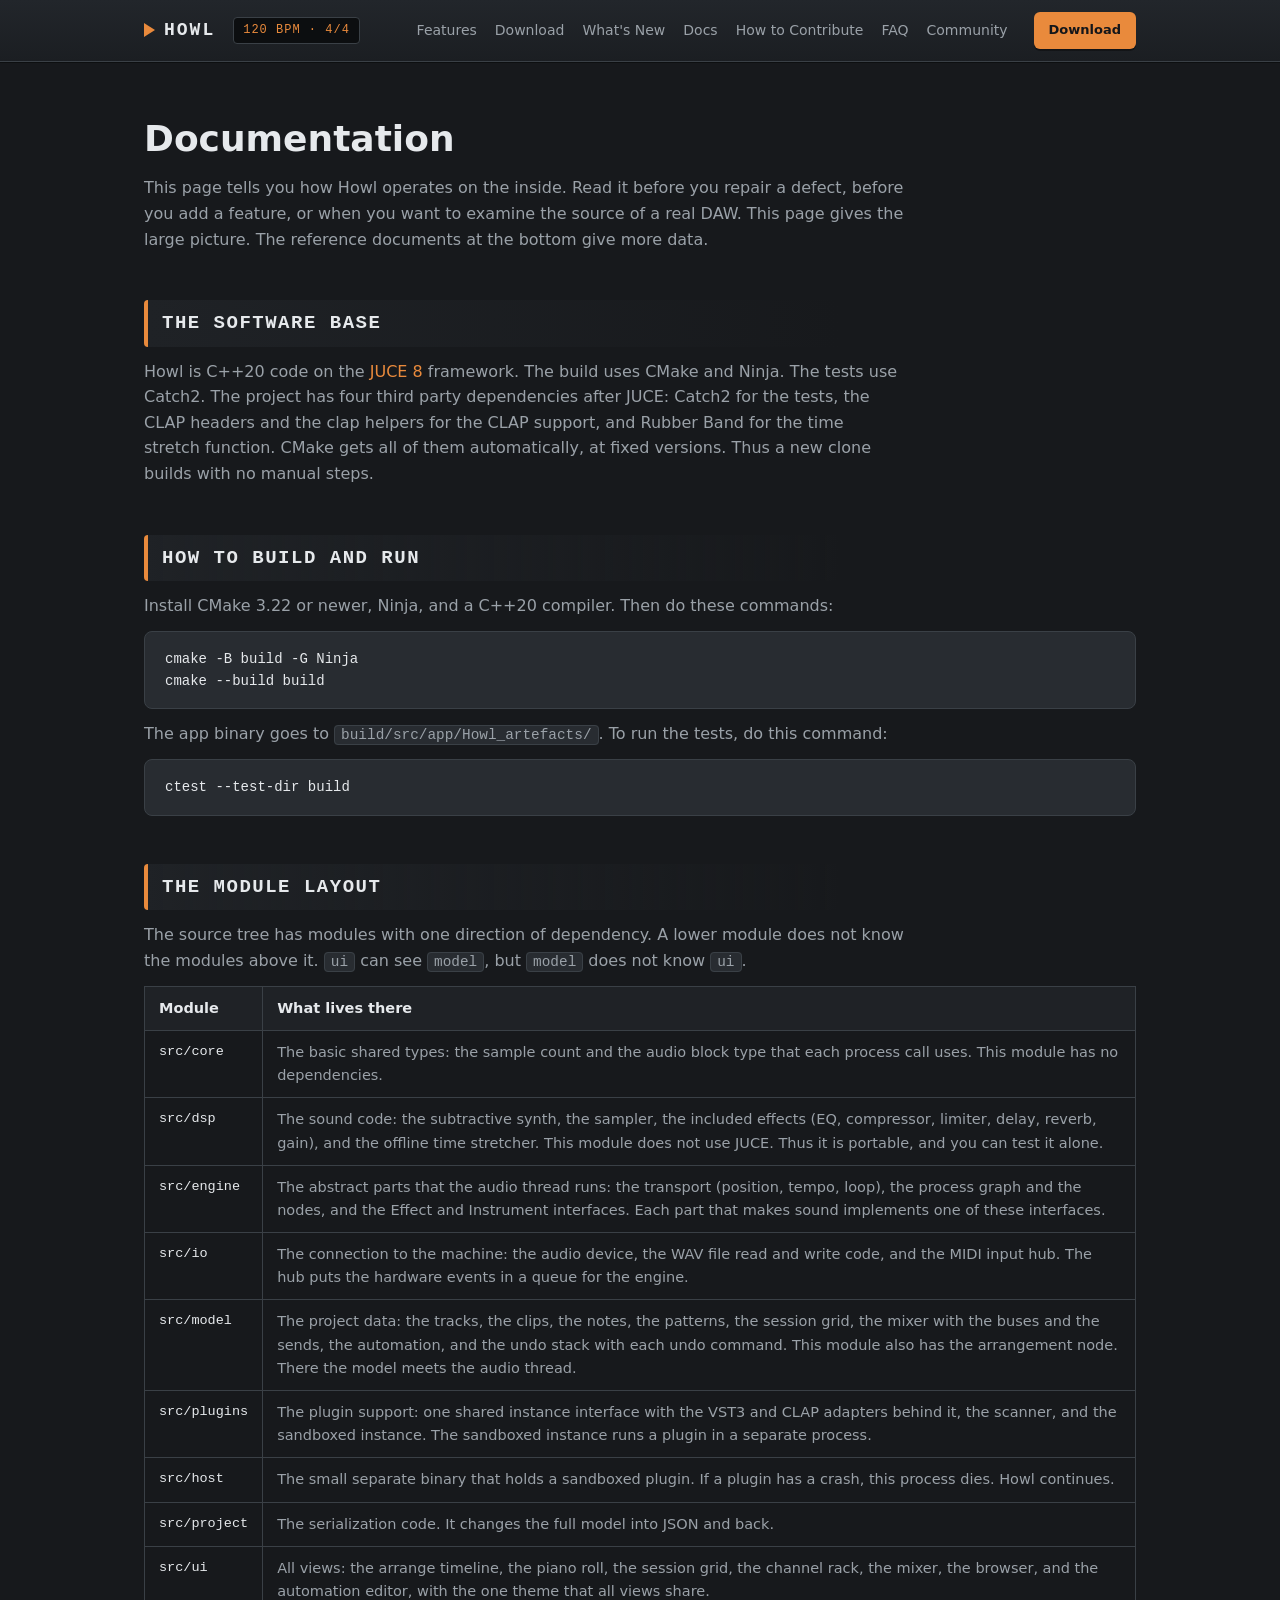
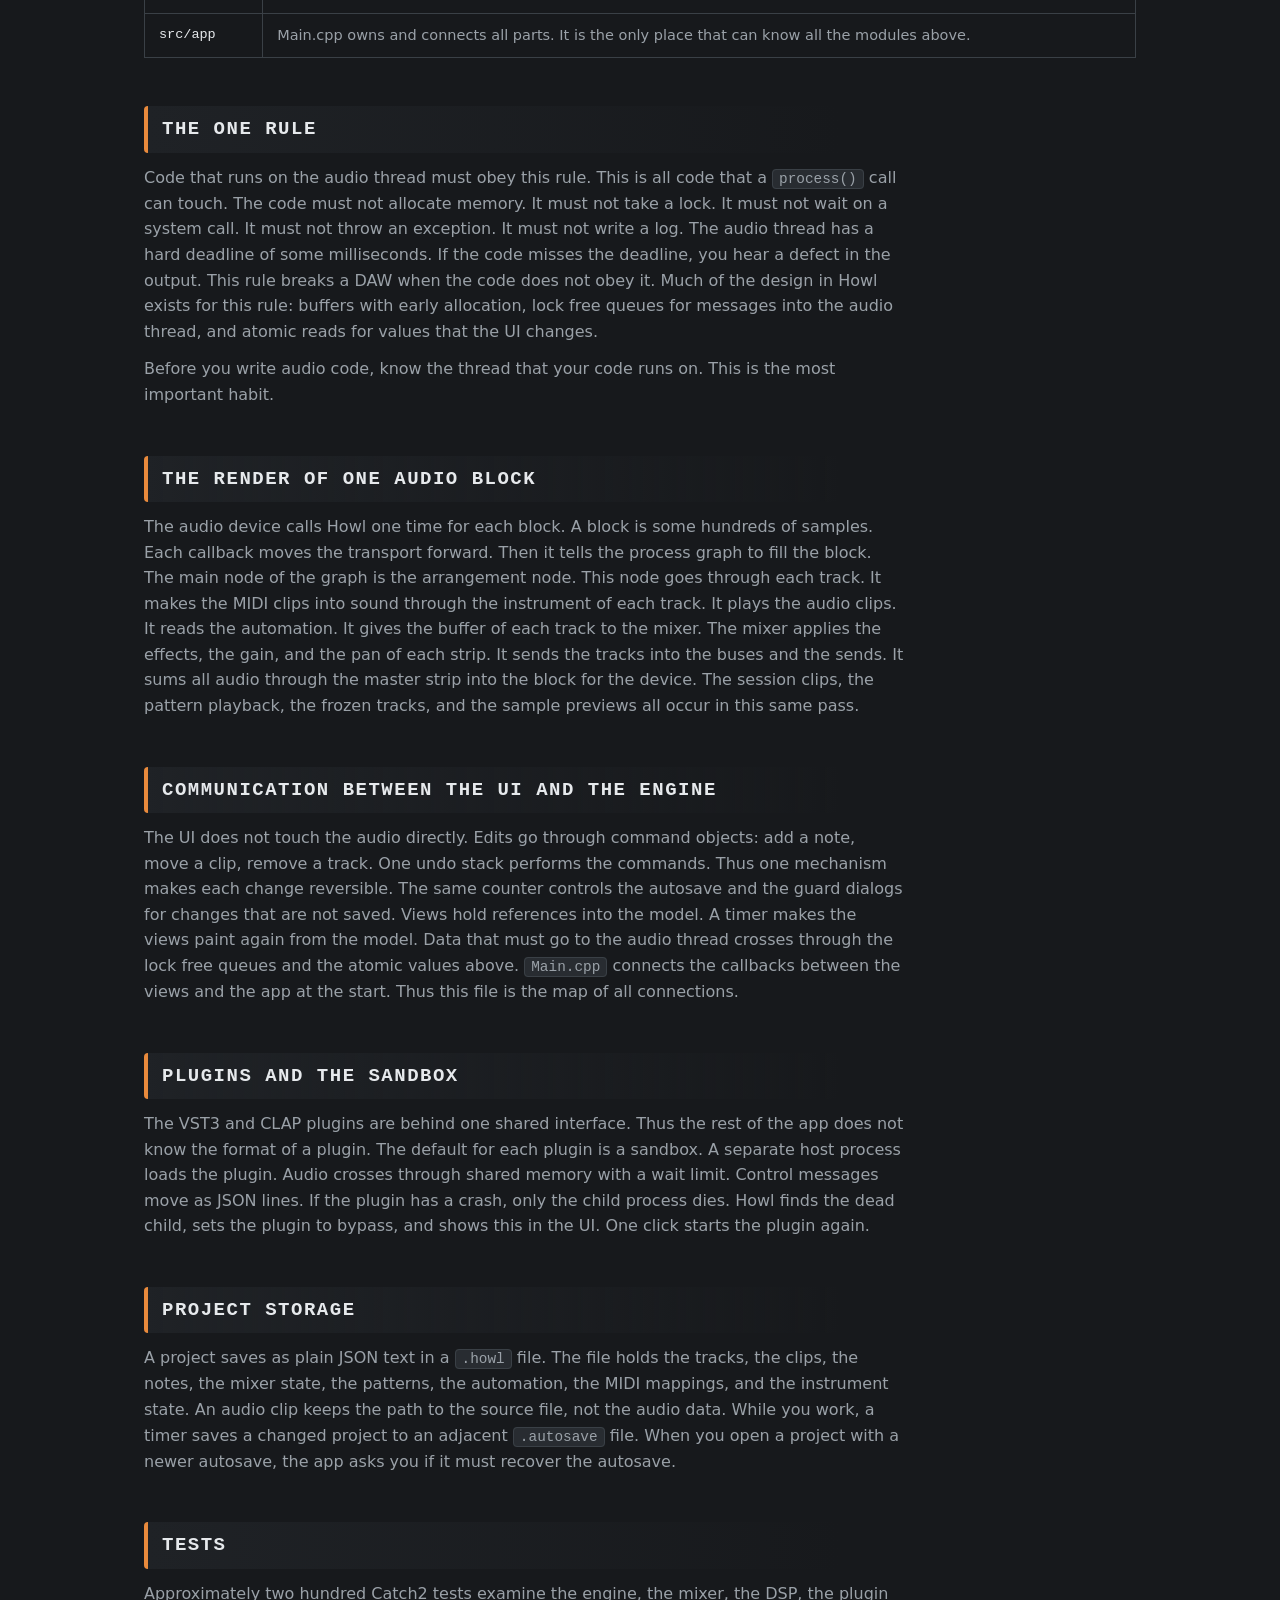
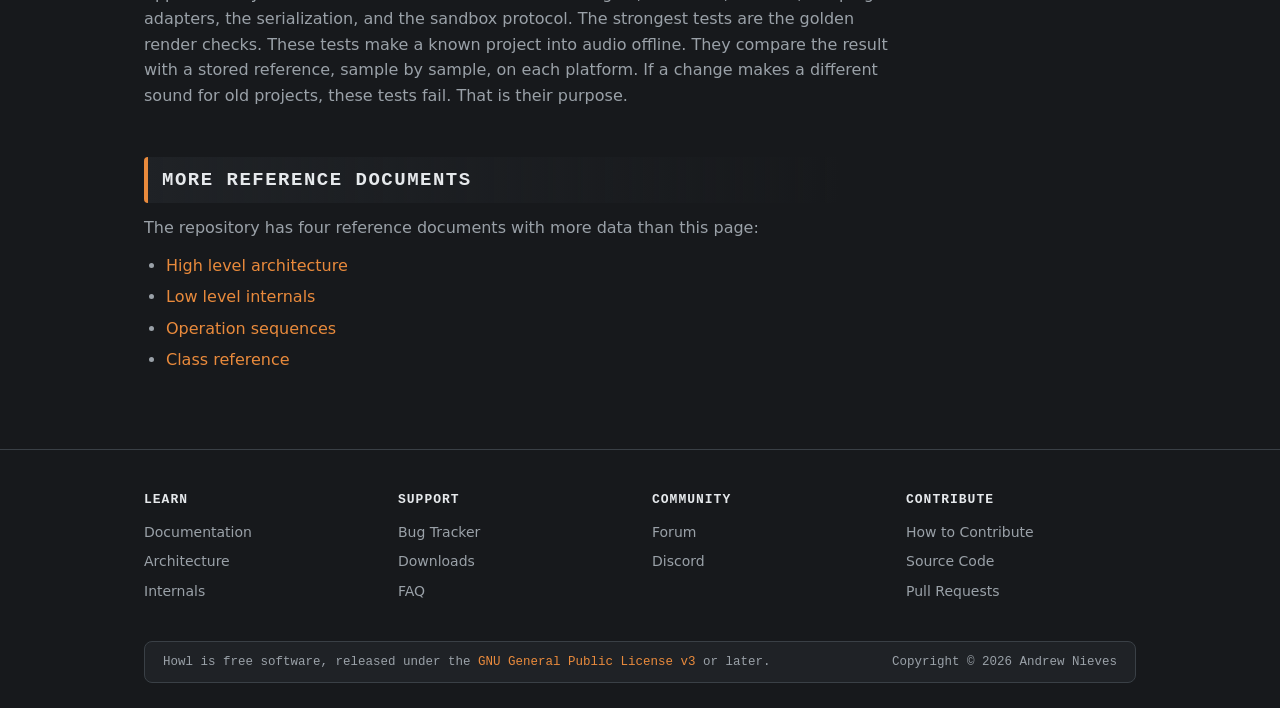
==== commit 6d8f0d10: "Updated language of documentation" ====
--- a/docs/documentation.html
+++ b/docs/documentation.html
@@ -4,7 +4,7 @@
     <meta charset="utf-8">
     <meta name="viewport" content="width=device-width, initial-scale=1">
     <title>Howl Documentation - How the code works</title>
-    <meta name="description" content="A guided tour of Howl's internals for people who want to contribute: the module layout, the audio path, the real time rules, and how to build and test.">
+    <meta name="description" content="A tour of the Howl internals for contributors: the module layout, the audio path, the real time rules, and the build and test steps.">
     <link rel="stylesheet" href="style.css">
 </head>
 <body>
@@ -30,60 +30,60 @@
     <div class="container">
 
         <h1>Documentation</h1>
-        <p class="section-lead">This page is for people who want to understand how Howl works on the inside, whether to fix a bug, add a feature, or just read a real DAW's source. It covers the lay of the land; the deeper reference docs are linked at the bottom.</p>
+        <p class="section-lead">This page tells you how Howl operates on the inside. Read it before you repair a defect, before you add a feature, or when you want to examine the source of a real DAW. This page gives the large picture. The reference documents at the bottom give more data.</p>
 
-        <h2>What it's built on</h2>
-        <p>Howl is C++20 on the <a href="https://juce.com">JUCE 8</a> framework, built with CMake and Ninja, tested with Catch2. There are four third party dependencies beyond JUCE: Catch2 for tests, the CLAP headers for CLAP hosting, and Rubber Band for time stretching. CMake fetches and pins all of them automatically, so a fresh clone builds with no setup.</p>
+        <h2>The software base</h2>
+        <p>Howl is C++20 code on the <a href="https://juce.com">JUCE 8</a> framework. The build uses CMake and Ninja. The tests use Catch2. The project has four third party dependencies after JUCE: Catch2 for the tests, the CLAP headers and the clap helpers for the CLAP support, and Rubber Band for the time stretch function. CMake gets all of them automatically, at fixed versions. Thus a new clone builds with no manual steps.</p>
 
-        <h2>Building and running</h2>
-        <p>You need CMake 3.22 or newer, Ninja, and a C++20 compiler.</p>
+        <h2>How to build and run</h2>
+        <p>Install CMake 3.22 or newer, Ninja, and a C++20 compiler. Then do these commands:</p>
 <pre><code>cmake -B build -G Ninja
 cmake --build build</code></pre>
-        <p>The app binary lands in <code>build/src/app/Howl_artefacts/</code>. Run the tests with:</p>
+        <p>The app binary goes to <code>build/src/app/Howl_artefacts/</code>. To run the tests, do this command:</p>
 <pre><code>ctest --test-dir build</code></pre>
 
-        <h2>Where things live</h2>
-        <p>The source tree is split into modules with one direction of dependency: lower modules never know about higher ones. <code>ui</code> can see <code>model</code>, but <code>model</code> has never heard of <code>ui</code>.</p>
+        <h2>The module layout</h2>
+        <p>The source tree has modules with one direction of dependency. A lower module does not know the modules above it. <code>ui</code> can see <code>model</code>, but <code>model</code> does not know <code>ui</code>.</p>
         <table class="module-table">
             <tr><th>Module</th><th>What lives there</th></tr>
-            <tr><td>src/core</td><td>The smallest shared vocabulary: sample counts, the audio block type that every processing call passes around. Nothing here depends on anything.</td></tr>
-            <tr><td>src/dsp</td><td>Sound itself: the subtractive synth, the sampler, the built in effects (EQ, compressor, limiter, delay, reverb, gain), and the offline time stretcher. Deliberately JUCE free, so it stays portable and testable in isolation.</td></tr>
-            <tr><td>src/engine</td><td>The abstractions the audio thread runs on: the transport (position, tempo, looping), the processing graph and its nodes, and the Effect and Instrument interfaces everything sound making implements.</td></tr>
-            <tr><td>src/io</td><td>Talking to the machine: the audio device, WAV file reading and writing, and the MIDI input hub that queues hardware events for the engine.</td></tr>
-            <tr><td>src/model</td><td>The project itself: tracks, clips, notes, patterns, the session grid, the mixer with buses and sends, automation, and the undo stack with every undoable command. Also the arrangement node, where the model meets the audio thread.</td></tr>
-            <tr><td>src/plugins</td><td>Plugin hosting: one shared instance interface with VST3 and CLAP adapters behind it, the scanner, and the sandboxed instance that runs a plugin in a separate process.</td></tr>
-            <tr><td>src/host</td><td>The small separate binary that sandboxed plugins actually run inside. If a plugin crashes, this process dies, not Howl.</td></tr>
-            <tr><td>src/project</td><td>Serialization: turning the whole model into JSON and back.</td></tr>
-            <tr><td>src/ui</td><td>Every view: the arrange timeline, piano roll, session grid, channel rack, mixer, browser, automation editor, and the theme all of them share.</td></tr>
-            <tr><td>src/app</td><td>Main.cpp: owns everything, wires everything, and is the only place allowed to know about all of the above at once.</td></tr>
+            <tr><td>src/core</td><td>The basic shared types: the sample count and the audio block type that each process call uses. This module has no dependencies.</td></tr>
+            <tr><td>src/dsp</td><td>The sound code: the subtractive synth, the sampler, the included effects (EQ, compressor, limiter, delay, reverb, gain), and the offline time stretcher. This module does not use JUCE. Thus it is portable, and you can test it alone.</td></tr>
+            <tr><td>src/engine</td><td>The abstract parts that the audio thread runs: the transport (position, tempo, loop), the process graph and the nodes, and the Effect and Instrument interfaces. Each part that makes sound implements one of these interfaces.</td></tr>
+            <tr><td>src/io</td><td>The connection to the machine: the audio device, the WAV file read and write code, and the MIDI input hub. The hub puts the hardware events in a queue for the engine.</td></tr>
+            <tr><td>src/model</td><td>The project data: the tracks, the clips, the notes, the patterns, the session grid, the mixer with the buses and the sends, the automation, and the undo stack with each undo command. This module also has the arrangement node. There the model meets the audio thread.</td></tr>
+            <tr><td>src/plugins</td><td>The plugin support: one shared instance interface with the VST3 and CLAP adapters behind it, the scanner, and the sandboxed instance. The sandboxed instance runs a plugin in a separate process.</td></tr>
+            <tr><td>src/host</td><td>The small separate binary that holds a sandboxed plugin. If a plugin has a crash, this process dies. Howl continues.</td></tr>
+            <tr><td>src/project</td><td>The serialization code. It changes the full model into JSON and back.</td></tr>
+            <tr><td>src/ui</td><td>All views: the arrange timeline, the piano roll, the session grid, the channel rack, the mixer, the browser, and the automation editor, with the one theme that all views share.</td></tr>
+            <tr><td>src/app</td><td>Main.cpp owns and connects all parts. It is the only place that can know all the modules above.</td></tr>
         </table>
 
         <h2>The one rule</h2>
-        <p>Anything that runs on the audio thread, meaning anything reachable from a <code>process()</code> call, may not allocate memory, take a lock, block on a system call, throw, or log. The audio thread has a hard deadline measured in milliseconds; miss it and the output glitches audibly. This is the rule that breaks DAWs when ignored, and most of the less obvious design in Howl exists to honor it: preallocated buffers, lock free queues for messages entering the audio thread, and atomic reads for values the UI edits.</p>
-        <p>If you contribute one thing to audio code, make it this: know which thread your code runs on before you write it.</p>
+        <p>Code that runs on the audio thread must obey this rule. This is all code that a <code>process()</code> call can touch. The code must not allocate memory. It must not take a lock. It must not wait on a system call. It must not throw an exception. It must not write a log. The audio thread has a hard deadline of some milliseconds. If the code misses the deadline, you hear a defect in the output. This rule breaks a DAW when the code does not obey it. Much of the design in Howl exists for this rule: buffers with early allocation, lock free queues for messages into the audio thread, and atomic reads for values that the UI changes.</p>
+        <p>Before you write audio code, know the thread that your code runs on. This is the most important habit.</p>
 
-        <h2>How one block of audio happens</h2>
-        <p>The audio device calls Howl back once per block, a few hundred samples at a time. Each callback advances the transport, then asks the processing graph to fill the block. The graph's main node is the arrangement node, which walks every track: it renders MIDI clips through each track's instrument, plays audio clips, evaluates automation, and hands each track's buffer to the mixer. The mixer applies each strip's effects, gain, and pan, routes tracks into buses and sends, and sums everything through the master strip into the block the device asked for. Session clips, pattern playback, frozen tracks, and sample previews all resolve inside that same walk.</p>
+        <h2>The render of one audio block</h2>
+        <p>The audio device calls Howl one time for each block. A block is some hundreds of samples. Each callback moves the transport forward. Then it tells the process graph to fill the block. The main node of the graph is the arrangement node. This node goes through each track. It makes the MIDI clips into sound through the instrument of each track. It plays the audio clips. It reads the automation. It gives the buffer of each track to the mixer. The mixer applies the effects, the gain, and the pan of each strip. It sends the tracks into the buses and the sends. It sums all audio through the master strip into the block for the device. The session clips, the pattern playback, the frozen tracks, and the sample previews all occur in this same pass.</p>
 
-        <h2>How the UI talks to the engine</h2>
-        <p>The UI never touches audio directly. Edits go through command objects (add a note, move a clip, remove a track) performed on a single undo stack, so every change is undoable through one mechanism and the same counter drives autosave and the unsaved changes guards. Views hold references into the model and repaint from it on a timer; anything that must reach the audio thread crosses over through the lock free queues and atomics mentioned above. The wiring between views and the app lives in callbacks that <code>Main.cpp</code> connects at startup, which makes it the map of who talks to whom.</p>
+        <h2>Communication between the UI and the engine</h2>
+        <p>The UI does not touch the audio directly. Edits go through command objects: add a note, move a clip, remove a track. One undo stack performs the commands. Thus one mechanism makes each change reversible. The same counter controls the autosave and the guard dialogs for changes that are not saved. Views hold references into the model. A timer makes the views paint again from the model. Data that must go to the audio thread crosses through the lock free queues and the atomic values above. <code>Main.cpp</code> connects the callbacks between the views and the app at the start. Thus this file is the map of all connections.</p>
 
         <h2>Plugins and the sandbox</h2>
-        <p>VST3 and CLAP plugins sit behind one shared interface, so the rest of the app never cares which format a plugin is. By default each plugin runs sandboxed: a separate host process loads it, audio crosses over through shared memory with a bounded wait, and control messages travel as JSON lines. If the plugin crashes, the child process dies alone; Howl detects it, bypasses the plugin, marks it in the UI, and offers a one click restart.</p>
+        <p>The VST3 and CLAP plugins are behind one shared interface. Thus the rest of the app does not know the format of a plugin. The default for each plugin is a sandbox. A separate host process loads the plugin. Audio crosses through shared memory with a wait limit. Control messages move as JSON lines. If the plugin has a crash, only the child process dies. Howl finds the dead child, sets the plugin to bypass, and shows this in the UI. One click starts the plugin again.</p>
 
-        <h2>How projects persist</h2>
-        <p>A project saves as plain JSON text in a <code>.howl</code> file: tracks, clips, notes, mixer state, patterns, automation, MIDI mappings, and instrument state. Audio clips store the path to their source file, not the audio itself. While you work, a timer autosaves dirty projects to a sibling <code>.autosave</code> file, and opening a project with a newer autosave offers to recover it.</p>
+        <h2>Project storage</h2>
+        <p>A project saves as plain JSON text in a <code>.howl</code> file. The file holds the tracks, the clips, the notes, the mixer state, the patterns, the automation, the MIDI mappings, and the instrument state. An audio clip keeps the path to the source file, not the audio data. While you work, a timer saves a changed project to an adjacent <code>.autosave</code> file. When you open a project with a newer autosave, the app asks you if it must recover the autosave.</p>
 
         <h2>Tests</h2>
-        <p>Around two hundred Catch2 tests cover the engine, the mixer, DSP, plugin adapters, serialization, and the sandbox protocol. The strictest of them are the golden render checks: a known project is rendered offline and compared against a stored reference, sample by sample, on every platform. If a change alters the sound of existing projects, these fail, which is exactly the point.</p>
+        <p>Approximately two hundred Catch2 tests examine the engine, the mixer, the DSP, the plugin adapters, the serialization, and the sandbox protocol. The strongest tests are the golden render checks. These tests make a known project into audio offline. They compare the result with a stored reference, sample by sample, on each platform. If a change makes a different sound for old projects, these tests fail. That is their purpose.</p>
 
-        <h2>Deeper reference</h2>
-        <p>The repo carries four reference documents that go further than this page:</p>
+        <h2>More reference documents</h2>
+        <p>The repository has four reference documents with more data than this page:</p>
         <ul>
             <li><a href="https://github.com/ajnieves1/Howl/blob/main/docs/architecture.md">High level architecture</a></li>
             <li><a href="https://github.com/ajnieves1/Howl/blob/main/docs/internals.md">Low level internals</a></li>
-            <li><a href="https://github.com/ajnieves1/Howl/blob/main/docs/sequences.md">Sequence diagrams</a></li>
-            <li><a href="https://github.com/ajnieves1/Howl/blob/main/docs/classes.md">Class diagrams</a></li>
+            <li><a href="https://github.com/ajnieves1/Howl/blob/main/docs/sequences.md">Operation sequences</a></li>
+            <li><a href="https://github.com/ajnieves1/Howl/blob/main/docs/classes.md">Class reference</a></li>
         </ul>
 
     </div>
